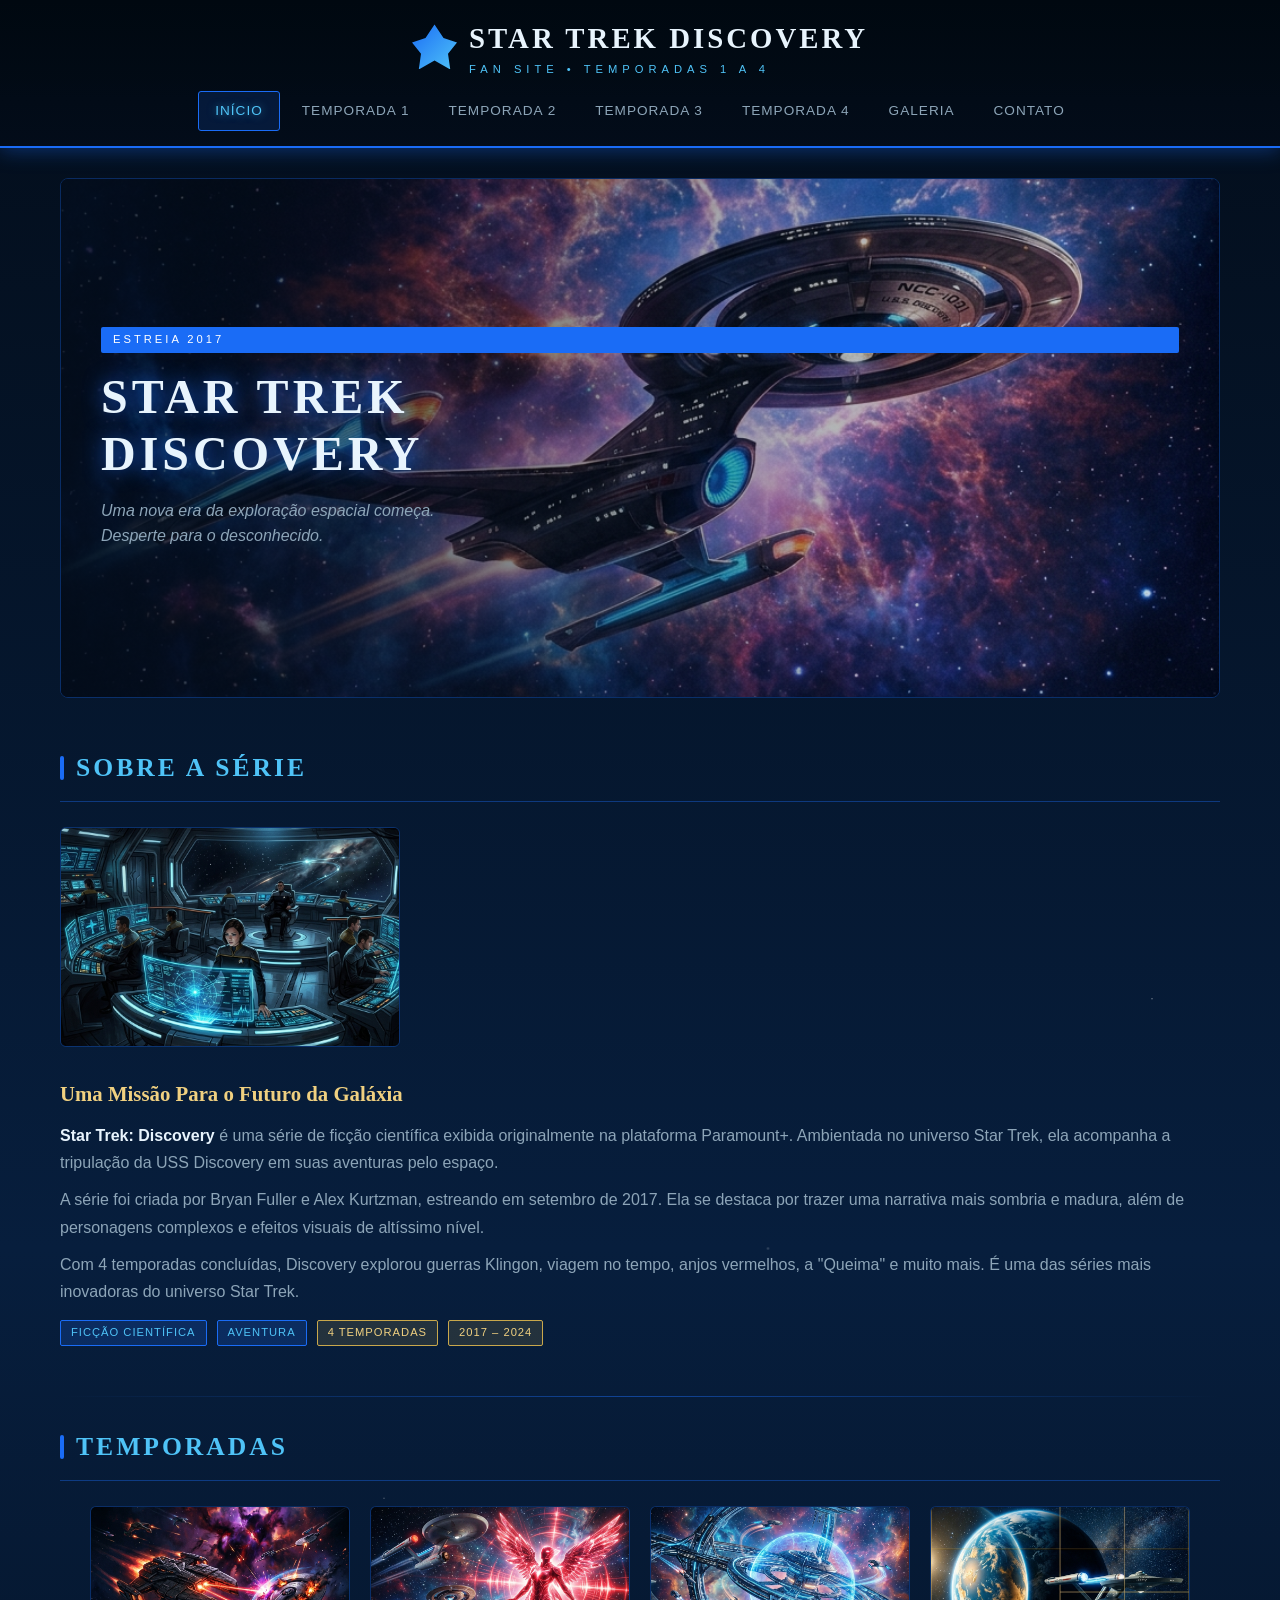
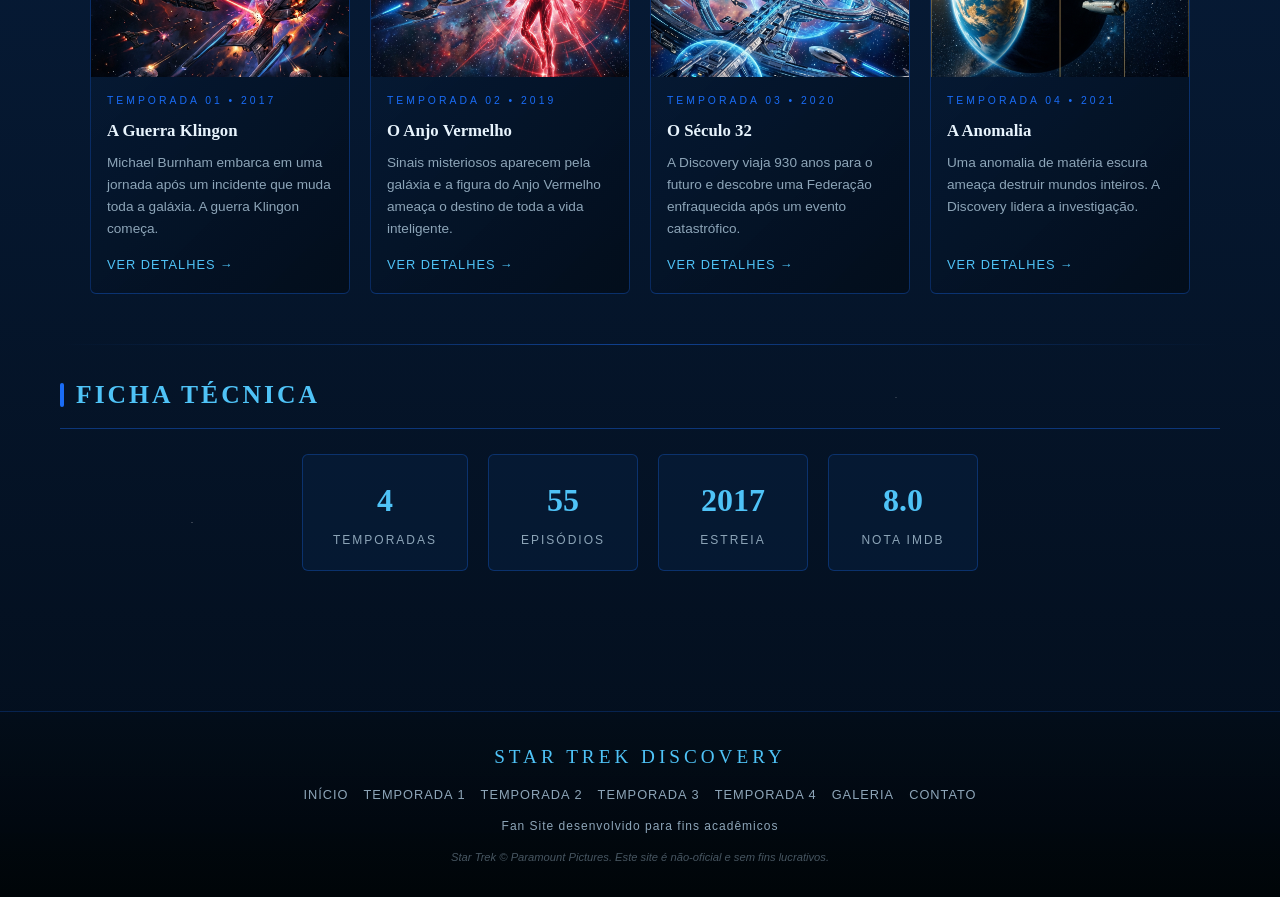
==== index.html @ f0b67379 "Update do Site" ====
<!DOCTYPE html>
<html lang="pt-BR">
<head>
    <meta charset="UTF-8">
    <meta name="viewport" content="width=device-width, initial-scale=1.0">
    <meta name="description" content="Site fan sobre Star Trek Discovery - explore as temporadas, personagens e o universo da série mais inovadora de Star Trek.">
    <title>Star Trek Discovery - Início</title>
    <link rel="stylesheet" href="style.css">
</head>
<body>

    <!-- CABEÇALHO E MENU -->
    <header>
        <div class="header-container">
            <div class="logo-area">
                <div class="logo-simbolo"></div>
                <div class="logo-texto">
                    <h1>Star Trek Discovery</h1>
                    <span>Fan Site &bull; Temporadas 1 a 4</span>
                </div>
            </div>
            <nav id="menu-principal">
                <ul>
                    <li><a href="index.html" class="ativo" id="nav-inicio">Início</a></li>
                    <li><a href="temporada1.html" id="nav-t1">Temporada 1</a></li>
                    <li><a href="temporada2.html" id="nav-t2">Temporada 2</a></li>
                    <li><a href="temporada3.html" id="nav-t3">Temporada 3</a></li>
                    <li><a href="temporada4.html" id="nav-t4">Temporada 4</a></li>
                    <li><a href="galeria.html" id="nav-galeria">Galeria</a></li>
                    <li><a href="contato.html" id="nav-contato">Contato</a></li>
                </ul>
            </nav>
        </div>
    </header>

    <!-- CONTEÚDO PRINCIPAL -->
    <main>

        <!-- HERO - USS Discovery -->
        <section class="hero">
            <img src="imagens/discovery_hero.png" alt="USS Discovery voando pelo espaço profundo com uma nebulosa ao fundo">
            <div class="hero-overlay">
                <span class="hero-badge">Estreia 2017</span>
                <h2>Star Trek<br>Discovery</h2>
                <p>Uma nova era da exploração espacial começa. Desperte para o desconhecido.</p>
            </div>
        </section>

        <!-- SOBRE A SÉRIE -->
        <section class="secao" id="sobre">
            <h2 class="secao-titulo">Sobre a Série</h2>
            <div class="sobre-flex">
                <img src="imagens/bridge_interior.png" alt="Interior da ponte de comando da nave com telas holográficas">
                <div class="sobre-texto">
                    <h3>Uma Missão Para o Futuro da Galáxia</h3>
                    <p>
                        <strong style="color: var(--branco);">Star Trek: Discovery</strong> é uma série de ficção científica
                        exibida originalmente na plataforma Paramount+. Ambientada no universo Star Trek,
                        ela acompanha a tripulação da USS Discovery em suas aventuras pelo espaço.
                    </p>
                    <p>
                        A série foi criada por Bryan Fuller e Alex Kurtzman, estreando em setembro de 2017.
                        Ela se destaca por trazer uma narrativa mais sombria e madura, além de personagens
                        complexos e efeitos visuais de altíssimo nível.
                    </p>
                    <p>
                        Com 4 temporadas concluídas, Discovery explorou guerras Klingon, viagem no tempo,
                        anjos vermelhos, a "Queima" e muito mais. É uma das séries mais inovadoras do
                        universo Star Trek.
                    </p>
                    <div style="display: flex; gap: 10px; flex-wrap: wrap; margin-top: 15px;">
                        <span class="badge badge-azul">Ficção Científica</span>
                        <span class="badge badge-azul">Aventura</span>
                        <span class="badge badge-dourado">4 Temporadas</span>
                        <span class="badge badge-dourado">2017 &ndash; 2024</span>
                    </div>
                </div>
            </div>
        </section>

        <div class="divisor"></div>

        <!-- CARDS DAS TEMPORADAS -->
        <section class="secao" id="temporadas">
            <h2 class="secao-titulo">Temporadas</h2>
            <div class="cards-container">

                <!-- Card Temporada 1 -->
                <a href="temporada1.html" class="card" id="card-t1">
                    <img src="imagens/season1_klingon.png" alt="Batalha espacial da Temporada 1 com nave Klingon">
                    <div class="card-corpo">
                        <span class="card-numero">Temporada 01 &bull; 2017</span>
                        <h3>A Guerra Klingon</h3>
                        <p>Michael Burnham embarca em uma jornada após um incidente que muda toda a galáxia. A guerra Klingon começa.</p>
                        <span class="card-link">Ver detalhes &rarr;</span>
                    </div>
                </a>

                <!-- Card Temporada 2 -->
                <a href="temporada2.html" class="card" id="card-t2">
                    <img src="imagens/season2_red_angel.png" alt="Anjo vermelho misterioso no espaço na Temporada 2">
                    <div class="card-corpo">
                        <span class="card-numero">Temporada 02 &bull; 2019</span>
                        <h3>O Anjo Vermelho</h3>
                        <p>Sinais misteriosos aparecem pela galáxia e a figura do Anjo Vermelho ameaça o destino de toda a vida inteligente.</p>
                        <span class="card-link">Ver detalhes &rarr;</span>
                    </div>
                </a>

                <!-- Card Temporada 3 -->
                <a href="temporada3.html" class="card" id="card-t3">
                    <img src="imagens/season3_future.png" alt="Estação espacial futurista do século 32 na Temporada 3">
                    <div class="card-corpo">
                        <span class="card-numero">Temporada 03 &bull; 2020</span>
                        <h3>O Século 32</h3>
                        <p>A Discovery viaja 930 anos para o futuro e descobre uma Federação enfraquecida após um evento catastrófico.</p>
                        <span class="card-link">Ver detalhes &rarr;</span>
                    </div>
                </a>

                <!-- Card Temporada 4 -->
                <a href="temporada4.html" class="card" id="card-t4">
                    <img src="imagens/enterprise_space.png" alt="Nave espacial Enterprise no espaço representando a Temporada 4">
                    <div class="card-corpo">
                        <span class="card-numero">Temporada 04 &bull; 2021</span>
                        <h3>A Anomalia</h3>
                        <p>Uma anomalia de matéria escura ameaça destruir mundos inteiros. A Discovery lidera a investigação.</p>
                        <span class="card-link">Ver detalhes &rarr;</span>
                    </div>
                </a>

            </div>
        </section>

        <div class="divisor"></div>

        <!-- DADOS RÁPIDOS -->
        <section class="secao" id="dados">
            <h2 class="secao-titulo">Ficha Técnica</h2>
            <div style="display: flex; flex-wrap: wrap; gap: 20px; justify-content: center;">
                <div style="background: rgba(7,30,61,0.6); border: 1px solid rgba(26,108,246,0.3); border-radius:6px; padding: 20px 30px; text-align:center; min-width:150px;">
                    <div style="font-size:2rem; color:var(--azul-claro); font-family:var(--fonte-titulo); font-weight:bold;">4</div>
                    <div style="font-size:0.75rem; color:var(--cinza); letter-spacing:2px; text-transform:uppercase; margin-top:5px;">Temporadas</div>
                </div>
                <div style="background: rgba(7,30,61,0.6); border: 1px solid rgba(26,108,246,0.3); border-radius:6px; padding: 20px 30px; text-align:center; min-width:150px;">
                    <div style="font-size:2rem; color:var(--azul-claro); font-family:var(--fonte-titulo); font-weight:bold;">55</div>
                    <div style="font-size:0.75rem; color:var(--cinza); letter-spacing:2px; text-transform:uppercase; margin-top:5px;">Episódios</div>
                </div>
                <div style="background: rgba(7,30,61,0.6); border: 1px solid rgba(26,108,246,0.3); border-radius:6px; padding: 20px 30px; text-align:center; min-width:150px;">
                    <div style="font-size:2rem; color:var(--azul-claro); font-family:var(--fonte-titulo); font-weight:bold;">2017</div>
                    <div style="font-size:0.75rem; color:var(--cinza); letter-spacing:2px; text-transform:uppercase; margin-top:5px;">Estreia</div>
                </div>
                <div style="background: rgba(7,30,61,0.6); border: 1px solid rgba(26,108,246,0.3); border-radius:6px; padding: 20px 30px; text-align:center; min-width:150px;">
                    <div style="font-size:2rem; color:var(--azul-claro); font-family:var(--fonte-titulo); font-weight:bold;">8.0</div>
                    <div style="font-size:0.75rem; color:var(--cinza); letter-spacing:2px; text-transform:uppercase; margin-top:5px;">Nota IMDB</div>
                </div>
            </div>
        </section>

    </main>

    <!-- RODAPÉ -->
    <footer>
        <div class="footer-conteudo">
            <div class="footer-logo">Star Trek Discovery</div>
            <nav class="footer-nav" aria-label="Navegação do rodapé">
                <a href="index.html">Início</a>
                <a href="temporada1.html">Temporada 1</a>
                <a href="temporada2.html">Temporada 2</a>
                <a href="temporada3.html">Temporada 3</a>
                <a href="temporada4.html">Temporada 4</a>
                <a href="galeria.html">Galeria</a>
                <a href="contato.html">Contato</a>
            </nav>
            <p class="footer-texto">Fan Site desenvolvido para fins acadêmicos</p>
            <p class="footer-aviso">Star Trek &copy; Paramount Pictures. Este site é não-oficial e sem fins lucrativos.</p>
        </div>
    </footer>

</body>
</html>
---- style.css ----
/* ========================================
   STAR TREK DISCOVERY - SITE FAN
   Desenvolvido por: Estudante Dev
   CSS puro com Flexbox e Grid
   ======================================== */

/* --- RESET E BASE --- */
* {
    margin: 0;
    padding: 0;
    box-sizing: border-box;
}

:root {
    --azul-escuro: #030d1a;
    --azul-medio: #071e3d;
    --azul-neon: #1a6cf6;
    --azul-claro: #4fc3f7;
    --dourado: #c9a84c;
    --dourado-claro: #f0d080;
    --branco: #e8f4fd;
    --cinza: #8da5b8;
    --vermelho-trek: #cc3333;
    --fonte-titulo: 'Georgia', serif;
    --fonte-texto: 'Arial', sans-serif;
}

html {
    scroll-behavior: smooth;
}

body {
    background-color: var(--azul-escuro);
    color: var(--branco);
    font-family: var(--fonte-texto);
    font-size: 16px;
    line-height: 1.6;
    min-height: 100vh;
    /* fundo com estrelas simuladas via gradiente */
    background-image:
        radial-gradient(1px 1px at 10% 20%, rgba(255,255,255,0.6), transparent),
        radial-gradient(1px 1px at 30% 60%, rgba(255,255,255,0.4), transparent),
        radial-gradient(1px 1px at 50% 10%, rgba(255,255,255,0.5), transparent),
        radial-gradient(1px 1px at 70% 80%, rgba(255,255,255,0.3), transparent),
        radial-gradient(1px 1px at 90% 40%, rgba(255,255,255,0.6), transparent),
        radial-gradient(1px 1px at 15% 85%, rgba(255,255,255,0.4), transparent),
        radial-gradient(1px 1px at 80% 15%, rgba(255,255,255,0.5), transparent),
        radial-gradient(2px 2px at 60% 50%, rgba(255,255,255,0.2), transparent),
        linear-gradient(180deg, #030d1a 0%, #071e3d 50%, #030d1a 100%);
}

/* --- HEADER / TOPO --- */
header {
    background: linear-gradient(180deg, #000810 0%, rgba(3, 13, 26, 0.95) 100%);
    border-bottom: 2px solid var(--azul-neon);
    padding: 15px 0;
    position: sticky;
    top: 0;
    z-index: 100;
    box-shadow: 0 2px 20px rgba(26, 108, 246, 0.4);
}

.header-container {
    max-width: 1200px;
    margin: 0 auto;
    padding: 0 20px;
    display: flex;
    flex-direction: column;
    align-items: center;
    gap: 12px;
}

.logo-area {
    display: flex;
    align-items: center;
    gap: 12px;
}

.logo-simbolo {
    width: 45px;
    height: 45px;
    background: linear-gradient(135deg, var(--azul-neon), var(--azul-claro));
    clip-path: polygon(50% 0%, 70% 30%, 100% 40%, 80% 65%, 85% 100%, 50% 80%, 15% 100%, 20% 65%, 0% 40%, 30% 30%);
}

.logo-texto h1 {
    font-family: var(--fonte-titulo);
    font-size: 1.8rem;
    color: var(--branco);
    letter-spacing: 3px;
    text-transform: uppercase;
}

.logo-texto span {
    color: var(--azul-claro);
    font-size: 0.7rem;
    letter-spacing: 5px;
    text-transform: uppercase;
    display: block;
}

/* --- NAVEGAÇÃO (MENU FLEX) --- */
nav {
    width: 100%;
}

nav ul {
    list-style: none;
    display: flex;
    flex-wrap: wrap;
    justify-content: center;
    gap: 5px;
}

nav ul li a {
    display: block;
    color: var(--cinza);
    text-decoration: none;
    padding: 8px 16px;
    border: 1px solid transparent;
    border-radius: 3px;
    font-size: 0.85rem;
    letter-spacing: 1px;
    text-transform: uppercase;
    transition: all 0.3s ease;
}

nav ul li a:hover,
nav ul li a.ativo {
    color: var(--azul-claro);
    border-color: var(--azul-neon);
    background-color: rgba(26, 108, 246, 0.15);
    text-shadow: 0 0 8px rgba(79, 195, 247, 0.6);
}

/* --- CONTEÚDO PRINCIPAL --- */
main {
    max-width: 1200px;
    margin: 0 auto;
    padding: 30px 20px;
}

/* --- HERO (PÁGINA INICIAL) --- */
.hero {
    position: relative;
    width: 100%;
    height: 520px;
    overflow: hidden;
    border-radius: 8px;
    margin-bottom: 50px;
    border: 1px solid rgba(26, 108, 246, 0.3);
}

.hero img {
    width: 100%;
    height: 100%;
    object-fit: cover;
    display: block;
}

.hero-overlay {
    position: absolute;
    inset: 0;
    background: linear-gradient(
        to right,
        rgba(3, 13, 26, 0.85) 0%,
        rgba(3, 13, 26, 0.4) 50%,
        rgba(3, 13, 26, 0.1) 100%
    );
    display: flex;
    flex-direction: column;
    justify-content: center;
    padding: 40px;
}

.hero-overlay h2 {
    font-family: var(--fonte-titulo);
    font-size: 3rem;
    color: var(--branco);
    text-transform: uppercase;
    letter-spacing: 4px;
    text-shadow: 0 0 20px rgba(26, 108, 246, 0.8);
    max-width: 500px;
    line-height: 1.2;
}

.hero-overlay p {
    font-size: 1rem;
    color: var(--cinza);
    max-width: 400px;
    margin-top: 15px;
    font-style: italic;
}

.hero-badge {
    display: inline-block;
    background: var(--azul-neon);
    color: white;
    padding: 4px 12px;
    font-size: 0.7rem;
    letter-spacing: 3px;
    text-transform: uppercase;
    margin-bottom: 15px;
    border-radius: 2px;
}

/* --- SEÇÕES GERAIS --- */
.secao {
    margin-bottom: 50px;
}

.secao-titulo {
    font-family: var(--fonte-titulo);
    font-size: 1.6rem;
    color: var(--azul-claro);
    text-transform: uppercase;
    letter-spacing: 3px;
    padding-bottom: 12px;
    margin-bottom: 25px;
    border-bottom: 1px solid rgba(26, 108, 246, 0.4);
    display: flex;
    align-items: center;
    gap: 12px;
}

.secao-titulo::before {
    content: '';
    display: inline-block;
    width: 4px;
    height: 24px;
    background: var(--azul-neon);
    border-radius: 2px;
}

/* --- CARDS DE TEMPORADA (FLEX) --- */
.cards-container {
    display: flex;
    flex-wrap: wrap;
    gap: 20px;
    justify-content: center;
}

.card {
    background: linear-gradient(135deg, rgba(7, 30, 61, 0.8), rgba(3, 13, 26, 0.9));
    border: 1px solid rgba(26, 108, 246, 0.3);
    border-radius: 6px;
    overflow: hidden;
    width: 260px;
    transition: all 0.3s ease;
    text-decoration: none;
    color: inherit;
    display: flex;
    flex-direction: column;
}

.card:hover {
    border-color: var(--azul-claro);
    transform: translateY(-5px);
    box-shadow: 0 10px 30px rgba(26, 108, 246, 0.3);
}

.card img {
    width: 100%;
    height: 170px;
    object-fit: cover;
    display: block;
}

.card-corpo {
    padding: 16px;
    flex: 1;
    display: flex;
    flex-direction: column;
    gap: 8px;
}

.card-numero {
    font-size: 0.65rem;
    letter-spacing: 3px;
    color: var(--azul-neon);
    text-transform: uppercase;
}

.card h3 {
    font-family: var(--fonte-titulo);
    font-size: 1.05rem;
    color: var(--branco);
}

.card p {
    font-size: 0.85rem;
    color: var(--cinza);
    flex: 1;
}

.card-link {
    display: inline-block;
    color: var(--azul-claro);
    font-size: 0.8rem;
    letter-spacing: 1px;
    text-transform: uppercase;
    margin-top: 8px;
    border-bottom: 1px solid transparent;
    transition: border-color 0.3s;
}

.card:hover .card-link {
    border-color: var(--azul-claro);
}

/* --- SOBRE (HOME) FLEX --- */
.sobre-flex {
    display: flex;
    gap: 30px;
    align-items: flex-start;
    flex-wrap: wrap;
}

.sobre-flex img {
    width: 340px;
    height: 220px;
    object-fit: cover;
    border-radius: 6px;
    border: 1px solid rgba(26, 108, 246, 0.3);
    flex-shrink: 0;
}

.sobre-texto h3 {
    font-family: var(--fonte-titulo);
    font-size: 1.3rem;
    color: var(--dourado-claro);
    margin-bottom: 12px;
}

.sobre-texto p {
    color: var(--cinza);
    margin-bottom: 10px;
    line-height: 1.7;
}

/* --- PÁGINA DE TEMPORADA --- */
.temporada-hero {
    display: flex;
    gap: 30px;
    flex-wrap: wrap;
    align-items: flex-start;
    margin-bottom: 40px;
}

.temporada-hero img {
    width: 380px;
    height: 250px;
    object-fit: cover;
    border-radius: 6px;
    border: 1px solid rgba(26, 108, 246, 0.4);
    flex-shrink: 0;
}

.temporada-info {
    flex: 1;
    min-width: 250px;
}

.temporada-numero {
    font-size: 0.7rem;
    letter-spacing: 4px;
    color: var(--azul-neon);
    text-transform: uppercase;
    margin-bottom: 8px;
}

.temporada-info h2 {
    font-family: var(--fonte-titulo);
    font-size: 2rem;
    color: var(--branco);
    letter-spacing: 2px;
    margin-bottom: 15px;
    text-transform: uppercase;
}

.temporada-info p {
    color: var(--cinza);
    line-height: 1.8;
    margin-bottom: 10px;
}

.temporada-meta {
    display: flex;
    gap: 20px;
    flex-wrap: wrap;
    margin-top: 15px;
}

.meta-item {
    display: flex;
    flex-direction: column;
    gap: 3px;
}

.meta-label {
    font-size: 0.65rem;
    letter-spacing: 2px;
    color: var(--azul-neon);
    text-transform: uppercase;
}

.meta-valor {
    font-size: 0.95rem;
    color: var(--branco);
    font-weight: bold;
}

/* --- VIDEO SECTION --- */
.video-container {
    margin-bottom: 40px;
}

.video-wrapper {
    position: relative;
    width: 100%;
    padding-bottom: 56.25%; /* 16:9 */
    border-radius: 6px;
    overflow: hidden;
    border: 1px solid rgba(26, 108, 246, 0.4);
    box-shadow: 0 0 30px rgba(26, 108, 246, 0.2);
}

.video-wrapper iframe {
    position: absolute;
    top: 0;
    left: 0;
    width: 100%;
    height: 100%;
    border: none;
}

/* --- EPISÓDIOS (LISTA FLEX) --- */
.episodios-lista {
    display: flex;
    flex-direction: column;
    gap: 10px;
}

.episodio-item {
    display: flex;
    align-items: center;
    gap: 15px;
    padding: 12px 16px;
    background: rgba(7, 30, 61, 0.5);
    border: 1px solid rgba(26, 108, 246, 0.2);
    border-radius: 4px;
    transition: border-color 0.2s;
}

.episodio-item:hover {
    border-color: rgba(79, 195, 247, 0.5);
    background: rgba(26, 108, 246, 0.1);
}

.ep-numero {
    font-size: 0.75rem;
    color: var(--azul-neon);
    letter-spacing: 1px;
    min-width: 50px;
    font-weight: bold;
}

.ep-titulo {
    color: var(--branco);
    font-size: 0.9rem;
    flex: 1;
}

.ep-duracao {
    font-size: 0.8rem;
    color: var(--cinza);
}

/* --- GALERIA GRID --- */
.galeria-grid {
    display: grid;
    grid-template-columns: repeat(3, 1fr);
    grid-template-rows: auto;
    gap: 12px;
}

.galeria-item {
    overflow: hidden;
    border-radius: 6px;
    border: 1px solid rgba(26, 108, 246, 0.2);
    position: relative;
    transition: all 0.3s ease;
}

.galeria-item:hover {
    border-color: var(--azul-claro);
    box-shadow: 0 0 20px rgba(26, 108, 246, 0.4);
    transform: scale(1.02);
}

.galeria-item img {
    width: 100%;
    height: 220px;
    object-fit: cover;
    display: block;
    transition: transform 0.4s ease;
}

.galeria-item:hover img {
    transform: scale(1.08);
}

/* Itens especiais da galeria que ocupam mais espaço */
.galeria-item.grande {
    grid-column: span 2;
}

.galeria-item.alto {
    grid-row: span 2;
}

.galeria-item.alto img {
    height: 100%;
    min-height: 450px;
}

.galeria-legenda {
    position: absolute;
    bottom: 0;
    left: 0;
    right: 0;
    background: linear-gradient(transparent, rgba(3, 13, 26, 0.9));
    padding: 20px 12px 10px;
    font-size: 0.8rem;
    color: var(--cinza);
    opacity: 0;
    transition: opacity 0.3s;
}

.galeria-item:hover .galeria-legenda {
    opacity: 1;
}

/* --- PÁGINA DE CONTATO --- */
.contato-container {
    display: flex;
    gap: 40px;
    flex-wrap: wrap;
    align-items: flex-start;
}

.contato-info {
    flex: 1;
    min-width: 260px;
}

.contato-info h3 {
    font-family: var(--fonte-titulo);
    font-size: 1.3rem;
    color: var(--dourado-claro);
    margin-bottom: 15px;
}

.contato-info p {
    color: var(--cinza);
    line-height: 1.8;
    margin-bottom: 12px;
}

.contato-detalhe {
    display: flex;
    align-items: center;
    gap: 10px;
    padding: 10px 0;
    border-bottom: 1px solid rgba(26, 108, 246, 0.2);
    color: var(--cinza);
    font-size: 0.9rem;
}

.detalhe-label {
    color: var(--azul-claro);
    font-weight: bold;
    min-width: 80px;
    font-size: 0.8rem;
    text-transform: uppercase;
    letter-spacing: 1px;
}

.formulario {
    flex: 1;
    min-width: 300px;
}

.form-grupo {
    margin-bottom: 18px;
    display: flex;
    flex-direction: column;
    gap: 6px;
}

.form-grupo label {
    font-size: 0.8rem;
    color: var(--azul-claro);
    letter-spacing: 1px;
    text-transform: uppercase;
}

.form-grupo input,
.form-grupo textarea,
.form-grupo select {
    background: rgba(7, 30, 61, 0.7);
    border: 1px solid rgba(26, 108, 246, 0.4);
    border-radius: 4px;
    color: var(--branco);
    padding: 10px 14px;
    font-size: 0.9rem;
    font-family: var(--fonte-texto);
    transition: border-color 0.3s;
    width: 100%;
}

.form-grupo input:focus,
.form-grupo textarea:focus,
.form-grupo select:focus {
    outline: none;
    border-color: var(--azul-claro);
    box-shadow: 0 0 8px rgba(79, 195, 247, 0.2);
}

.form-grupo textarea {
    resize: vertical;
    min-height: 110px;
}

.form-grupo select option {
    background: var(--azul-medio);
}

.btn-enviar {
    background: linear-gradient(135deg, var(--azul-neon), #0a4fa0);
    color: white;
    border: none;
    padding: 12px 30px;
    font-size: 0.85rem;
    letter-spacing: 2px;
    text-transform: uppercase;
    border-radius: 4px;
    cursor: pointer;
    transition: all 0.3s ease;
    font-family: var(--fonte-texto);
}

.btn-enviar:hover {
    background: linear-gradient(135deg, #0a4fa0, var(--azul-neon));
    box-shadow: 0 0 20px rgba(26, 108, 246, 0.5);
    transform: translateY(-2px);
}

/* --- RODAPÉ --- */
footer {
    background: linear-gradient(0deg, #000508 0%, rgba(3, 13, 26, 0.95) 100%);
    border-top: 1px solid rgba(26, 108, 246, 0.3);
    margin-top: 60px;
    padding: 30px 20px;
    text-align: center;
}

.footer-conteudo {
    max-width: 1200px;
    margin: 0 auto;
    display: flex;
    flex-direction: column;
    align-items: center;
    gap: 12px;
}

.footer-logo {
    font-family: var(--fonte-titulo);
    font-size: 1.2rem;
    color: var(--azul-claro);
    letter-spacing: 4px;
    text-transform: uppercase;
}

.footer-nav {
    display: flex;
    flex-wrap: wrap;
    justify-content: center;
    gap: 15px;
}

.footer-nav a {
    color: var(--cinza);
    text-decoration: none;
    font-size: 0.8rem;
    letter-spacing: 1px;
    text-transform: uppercase;
    transition: color 0.3s;
}

.footer-nav a:hover {
    color: var(--azul-claro);
}

.footer-texto {
    color: var(--cinza);
    font-size: 0.75rem;
    letter-spacing: 1px;
}

.footer-aviso {
    color: rgba(141, 165, 184, 0.5);
    font-size: 0.7rem;
    font-style: italic;
}

/* --- LINHA DIVISÓRIA COM ESTILO --- */
.divisor {
    height: 1px;
    background: linear-gradient(to right, transparent, var(--azul-neon), transparent);
    margin: 30px 0;
    opacity: 0.5;
}

/* --- BADGE / TAG --- */
.badge {
    display: inline-block;
    padding: 3px 10px;
    border-radius: 2px;
    font-size: 0.7rem;
    letter-spacing: 1px;
    text-transform: uppercase;
}

.badge-azul {
    background: rgba(26, 108, 246, 0.2);
    border: 1px solid var(--azul-neon);
    color: var(--azul-claro);
}

.badge-dourado {
    background: rgba(201, 168, 76, 0.15);
    border: 1px solid var(--dourado);
    color: var(--dourado-claro);
}

/* --- RESPONSIVIDADE --- */
@media (max-width: 768px) {
    .hero {
        height: 320px;
    }

    .hero-overlay h2 {
        font-size: 1.8rem;
    }

    .temporada-hero {
        flex-direction: column;
    }

    .temporada-hero img {
        width: 100%;
        height: 220px;
    }

    .galeria-grid {
        grid-template-columns: repeat(2, 1fr);
    }

    .galeria-item.grande {
        grid-column: span 1;
    }

    .sobre-flex {
        flex-direction: column;
    }

    .sobre-flex img {
        width: 100%;
    }

    .logo-texto h1 {
        font-size: 1.3rem;
    }
}

@media (max-width: 480px) {
    .galeria-grid {
        grid-template-columns: 1fr;
    }

    .hero-overlay h2 {
        font-size: 1.4rem;
    }

    .card {
        width: 100%;
    }
}
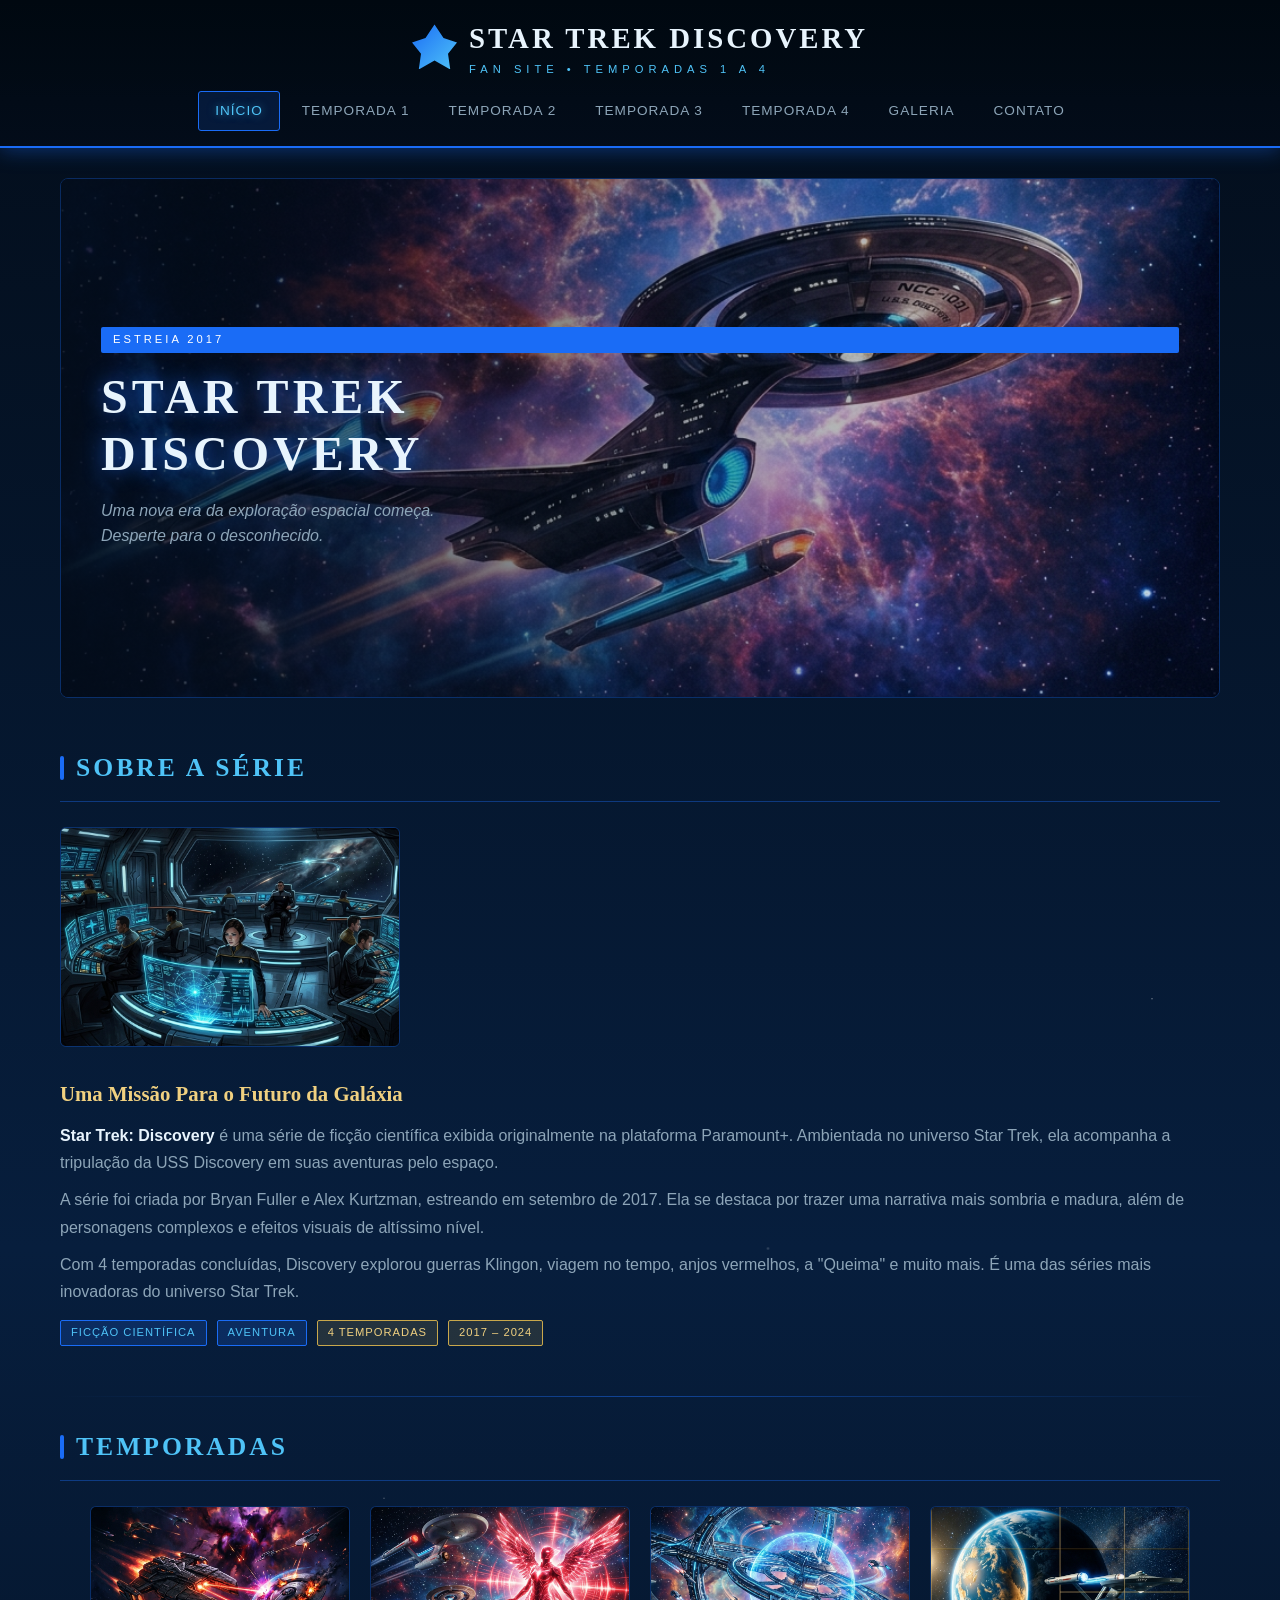
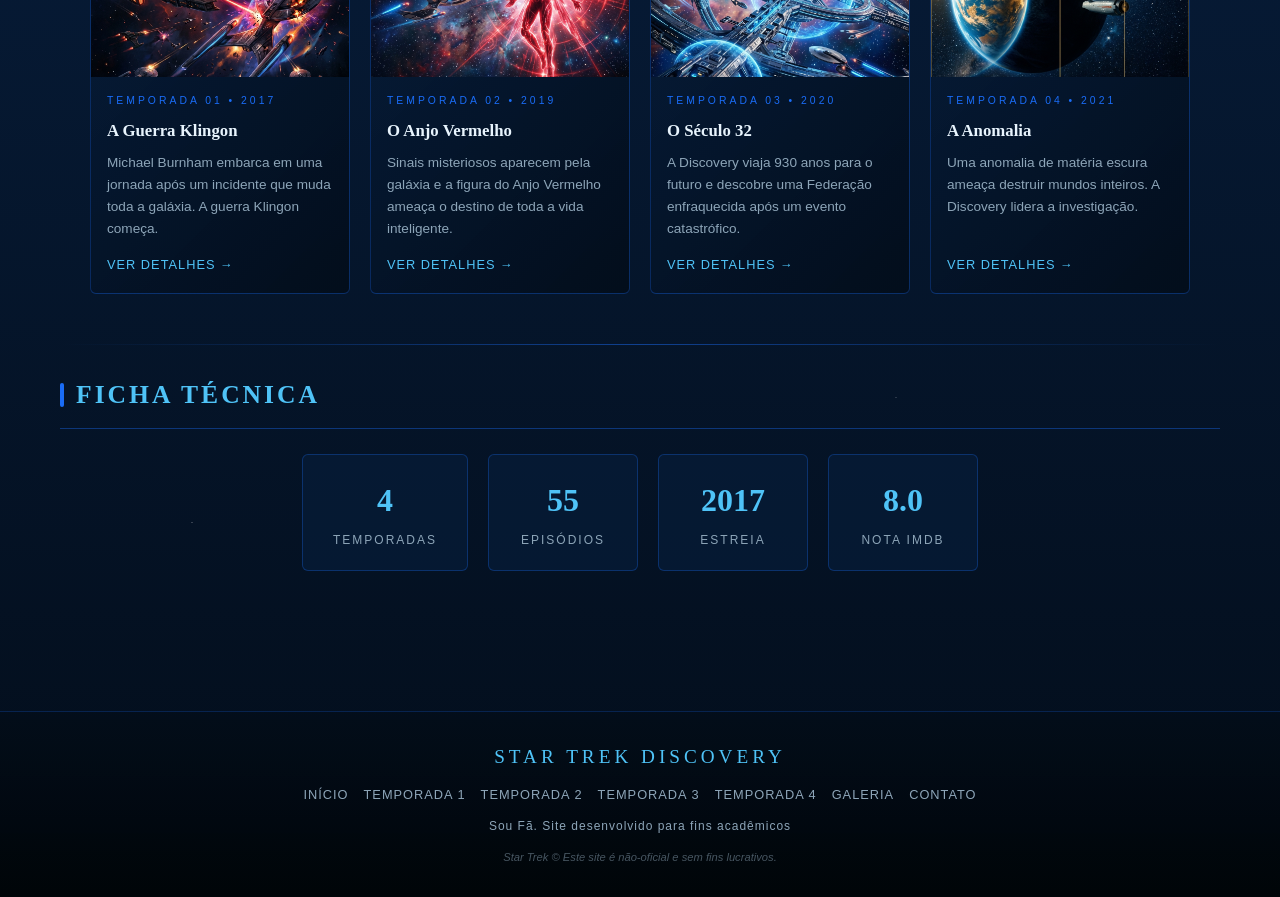
==== commit 9d2522ca: "Update" ====
--- a/index.html
+++ b/index.html
@@ -172,8 +172,8 @@
                 <a href="galeria.html">Galeria</a>
                 <a href="contato.html">Contato</a>
             </nav>
-            <p class="footer-texto">Fan Site desenvolvido para fins acadêmicos</p>
-            <p class="footer-aviso">Star Trek &copy; Paramount Pictures. Este site é não-oficial e sem fins lucrativos.</p>
+            <p class="footer-texto">Sou Fã. Site desenvolvido para fins acadêmicos</p>
+            <p class="footer-aviso">Star Trek &copy; Este site é não-oficial e sem fins lucrativos.</p>
         </div>
     </footer>
 
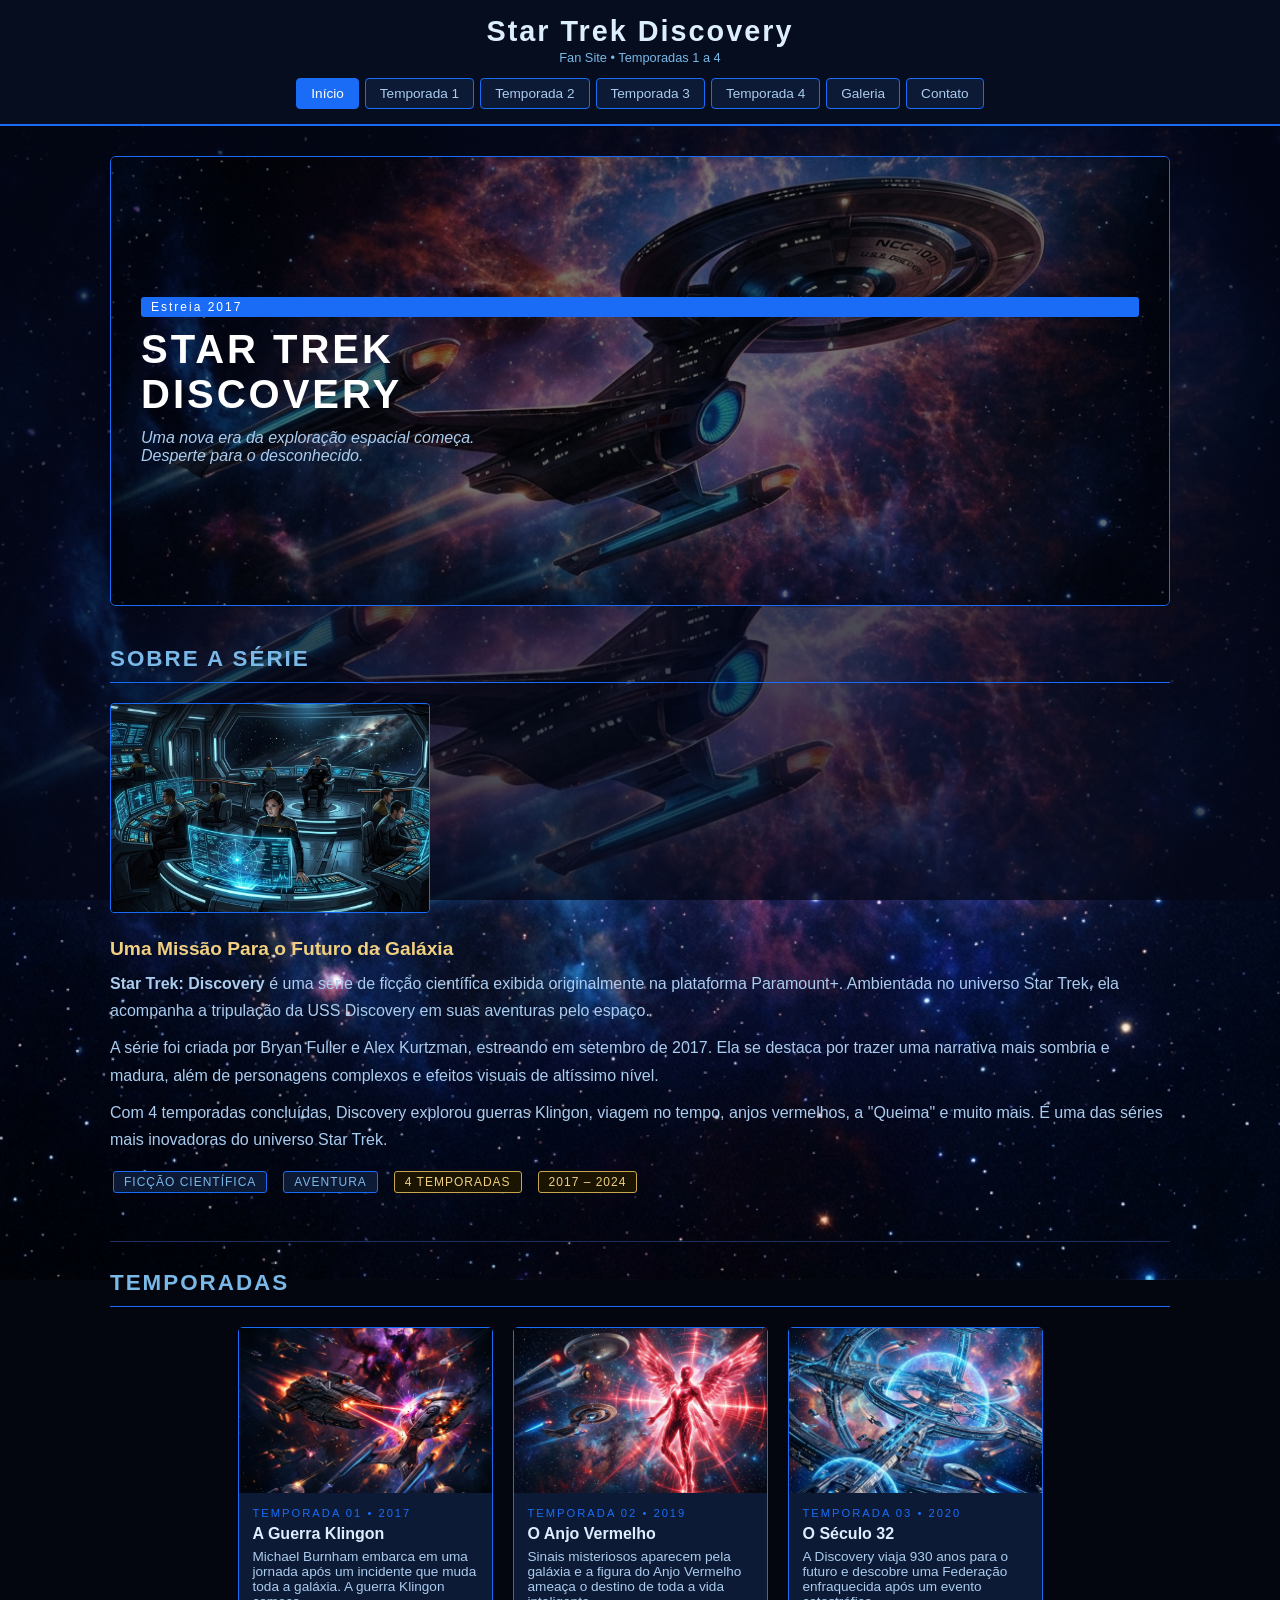
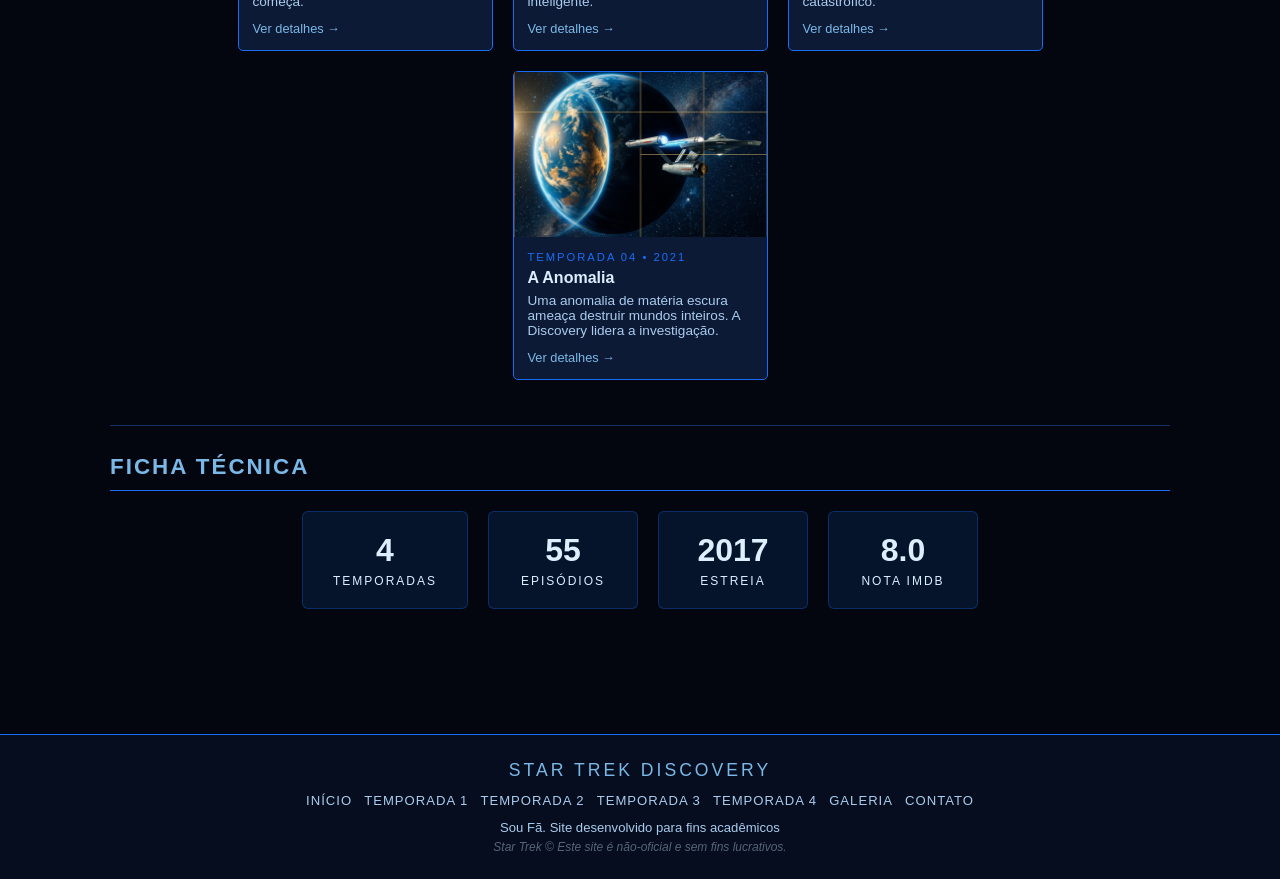
==== commit 2221d4d4: "Update" ====
--- a/index.html
+++ b/index.html
@@ -7,7 +7,7 @@
     <title>Star Trek Discovery - Início</title>
     <link rel="stylesheet" href="style.css">
 </head>
-<body>
+<body class="pagina-inicio">
 
     <!-- CABEÇALHO E MENU -->
     <header>
--- a/style.css
+++ b/style.css
@@ -1,107 +1,88 @@
-/* ========================================
-   STAR TREK DISCOVERY - SITE FAN
-   Desenvolvido por: Estudante Dev
-   CSS puro com Flexbox e Grid
-   ======================================== */
-
-/* --- RESET E BASE --- */
+/* ===================================
+   STAR TREK DISCOVERY - SITE FÃ 
+   =================================== */
+
+/* Reset básico */
 * {
     margin: 0;
     padding: 0;
     box-sizing: border-box;
 }
 
-:root {
-    --azul-escuro: #030d1a;
-    --azul-medio: #071e3d;
-    --azul-neon: #1a6cf6;
-    --azul-claro: #4fc3f7;
-    --dourado: #c9a84c;
-    --dourado-claro: #f0d080;
-    --branco: #e8f4fd;
-    --cinza: #8da5b8;
-    --vermelho-trek: #cc3333;
-    --fonte-titulo: 'Georgia', serif;
-    --fonte-texto: 'Arial', sans-serif;
-}
-
-html {
-    scroll-behavior: smooth;
-}
-
 body {
-    background-color: var(--azul-escuro);
-    color: var(--branco);
-    font-family: var(--fonte-texto);
+    /* overlay escuro + imagem de fundo — o gradiente garante legibilidade do texto */
+    background-image:
+        linear-gradient(rgba(3, 6, 20, 0.72), rgba(3, 6, 20, 0.72)),
+        url('imagens/discovery_hero.png');
+    background-color: #03060f;
+    background-size: cover;
+    background-repeat: no-repeat;
+    background-attachment: fixed;
+    color: #ddeeff;
+    font-family: Arial, sans-serif;
     font-size: 16px;
-    line-height: 1.6;
-    min-height: 100vh;
-    /* fundo com estrelas simuladas via gradiente */
-    background-image:
-        radial-gradient(1px 1px at 10% 20%, rgba(255,255,255,0.6), transparent),
-        radial-gradient(1px 1px at 30% 60%, rgba(255,255,255,0.4), transparent),
-        radial-gradient(1px 1px at 50% 10%, rgba(255,255,255,0.5), transparent),
-        radial-gradient(1px 1px at 70% 80%, rgba(255,255,255,0.3), transparent),
-        radial-gradient(1px 1px at 90% 40%, rgba(255,255,255,0.6), transparent),
-        radial-gradient(1px 1px at 15% 85%, rgba(255,255,255,0.4), transparent),
-        radial-gradient(1px 1px at 80% 15%, rgba(255,255,255,0.5), transparent),
-        radial-gradient(2px 2px at 60% 50%, rgba(255,255,255,0.2), transparent),
-        linear-gradient(180deg, #030d1a 0%, #071e3d 50%, #030d1a 100%);
-}
-
-/* --- HEADER / TOPO --- */
+}
+
+/* === EFEITO DE VIAGEM: posição desloca em diagonal de início → contato === */
+
+/* Início — canto SUPERIOR ESQUERDO da imagem */
+body.pagina-inicio {
+    background-position: 0% 0%;
+}
+
+/* Temporada 1 */
+body.pagina-t1 {
+    background-position: 17% 17%;
+}
+
+/* Temporada 2 */
+body.pagina-t2 {
+    background-position: 33% 33%;
+}
+
+/* Temporada 3 */
+body.pagina-t3 {
+    background-position: 50% 50%;
+}
+
+/* Temporada 4 */
+body.pagina-t4 {
+    background-position: 67% 67%;
+}
+
+/* Galeria */
+body.pagina-galeria {
+    background-position: 83% 83%;
+}
+
+/* Contato — canto INFERIOR DIREITO da imagem */
+body.pagina-contato {
+    background-position: 100% 100%;
+}
+
+
+/* ========== CABEÇALHO ========== */
 header {
-    background: linear-gradient(180deg, #000810 0%, rgba(3, 13, 26, 0.95) 100%);
-    border-bottom: 2px solid var(--azul-neon);
-    padding: 15px 0;
-    position: sticky;
-    top: 0;
-    z-index: 100;
-    box-shadow: 0 2px 20px rgba(26, 108, 246, 0.4);
-}
-
-.header-container {
-    max-width: 1200px;
-    margin: 0 auto;
-    padding: 0 20px;
-    display: flex;
-    flex-direction: column;
-    align-items: center;
-    gap: 12px;
-}
-
-.logo-area {
-    display: flex;
-    align-items: center;
-    gap: 12px;
-}
-
-.logo-simbolo {
-    width: 45px;
-    height: 45px;
-    background: linear-gradient(135deg, var(--azul-neon), var(--azul-claro));
-    clip-path: polygon(50% 0%, 70% 30%, 100% 40%, 80% 65%, 85% 100%, 50% 80%, 15% 100%, 20% 65%, 0% 40%, 30% 30%);
-}
-
-.logo-texto h1 {
-    font-family: var(--fonte-titulo);
-    font-size: 1.8rem;
-    color: var(--branco);
-    letter-spacing: 3px;
-    text-transform: uppercase;
-}
-
-.logo-texto span {
-    color: var(--azul-claro);
-    font-size: 0.7rem;
-    letter-spacing: 5px;
-    text-transform: uppercase;
-    display: block;
-}
-
-/* --- NAVEGAÇÃO (MENU FLEX) --- */
+    background-color: #050d1e;
+    border-bottom: 2px solid #1a6cf6;
+    padding: 15px 20px;
+    text-align: center;
+}
+
+header h1 {
+    color: #ddeeff;
+    font-size: 1.8em;
+    letter-spacing: 2px;
+}
+
+header span {
+    color: #7ab8e8;
+    font-size: 0.8em;
+}
+
+/* ========== MENU DE NAVEGAÇÃO ========== */
 nav {
-    width: 100%;
+    margin-top: 12px;
 }
 
 nav ul {
@@ -109,513 +90,491 @@
     display: flex;
     flex-wrap: wrap;
     justify-content: center;
-    gap: 5px;
+    gap: 6px;
 }
 
 nav ul li a {
     display: block;
-    color: var(--cinza);
+    color: #aaccee;
     text-decoration: none;
-    padding: 8px 16px;
-    border: 1px solid transparent;
-    border-radius: 3px;
-    font-size: 0.85rem;
-    letter-spacing: 1px;
-    text-transform: uppercase;
-    transition: all 0.3s ease;
-}
-
-nav ul li a:hover,
+    padding: 7px 14px;
+    border: 1px solid #1a6cf6;
+    border-radius: 4px;
+    font-size: 0.85em;
+    background-color: #0d1a35;
+}
+
+nav ul li a:hover {
+    background-color: #1a6cf6;
+    color: #ffffff;
+}
+
 nav ul li a.ativo {
-    color: var(--azul-claro);
-    border-color: var(--azul-neon);
-    background-color: rgba(26, 108, 246, 0.15);
-    text-shadow: 0 0 8px rgba(79, 195, 247, 0.6);
-}
-
-/* --- CONTEÚDO PRINCIPAL --- */
+    background-color: #1a6cf6;
+    color: #ffffff;
+}
+
+/* ========== CONTEÚDO PRINCIPAL ========== */
 main {
-    max-width: 1200px;
+    max-width: 1100px;
     margin: 0 auto;
     padding: 30px 20px;
 }
 
-/* --- HERO (PÁGINA INICIAL) --- */
+/* ========== HERO (IMAGEM DE DESTAQUE) ========== */
 .hero {
     position: relative;
     width: 100%;
-    height: 520px;
+    height: 450px;
     overflow: hidden;
-    border-radius: 8px;
-    margin-bottom: 50px;
-    border: 1px solid rgba(26, 108, 246, 0.3);
+    margin-bottom: 40px;
+    border: 1px solid #1a6cf6;
+    border-radius: 6px;
 }
 
 .hero img {
     width: 100%;
     height: 100%;
     object-fit: cover;
-    display: block;
 }
 
 .hero-overlay {
-    position: absolute;
-    inset: 0;
-    background: linear-gradient(
-        to right,
-        rgba(3, 13, 26, 0.85) 0%,
-        rgba(3, 13, 26, 0.4) 50%,
-        rgba(3, 13, 26, 0.1) 100%
-    );
-    display: flex;
-    flex-direction: column;
-    justify-content: center;
-    padding: 40px;
-}
-
-.hero-overlay h2 {
-    font-family: var(--fonte-titulo);
-    font-size: 3rem;
-    color: var(--branco);
-    text-transform: uppercase;
-    letter-spacing: 4px;
-    text-shadow: 0 0 20px rgba(26, 108, 246, 0.8);
-    max-width: 500px;
-    line-height: 1.2;
-}
-
-.hero-overlay p {
-    font-size: 1rem;
-    color: var(--cinza);
-    max-width: 400px;
-    margin-top: 15px;
-    font-style: italic;
-}
-
-.hero-badge {
-    display: inline-block;
-    background: var(--azul-neon);
-    color: white;
-    padding: 4px 12px;
-    font-size: 0.7rem;
-    letter-spacing: 3px;
-    text-transform: uppercase;
-    margin-bottom: 15px;
-    border-radius: 2px;
-}
-
-/* --- SEÇÕES GERAIS --- */
-.secao {
-    margin-bottom: 50px;
-}
-
-.secao-titulo {
-    font-family: var(--fonte-titulo);
-    font-size: 1.6rem;
-    color: var(--azul-claro);
-    text-transform: uppercase;
-    letter-spacing: 3px;
-    padding-bottom: 12px;
-    margin-bottom: 25px;
-    border-bottom: 1px solid rgba(26, 108, 246, 0.4);
-    display: flex;
-    align-items: center;
-    gap: 12px;
-}
-
-.secao-titulo::before {
-    content: '';
-    display: inline-block;
-    width: 4px;
-    height: 24px;
-    background: var(--azul-neon);
-    border-radius: 2px;
-}
-
-/* --- CARDS DE TEMPORADA (FLEX) --- */
-.cards-container {
-    display: flex;
-    flex-wrap: wrap;
-    gap: 20px;
-    justify-content: center;
-}
-
-.card {
-    background: linear-gradient(135deg, rgba(7, 30, 61, 0.8), rgba(3, 13, 26, 0.9));
-    border: 1px solid rgba(26, 108, 246, 0.3);
-    border-radius: 6px;
-    overflow: hidden;
-    width: 260px;
-    transition: all 0.3s ease;
-    text-decoration: none;
-    color: inherit;
-    display: flex;
-    flex-direction: column;
-}
-
-.card:hover {
-    border-color: var(--azul-claro);
-    transform: translateY(-5px);
-    box-shadow: 0 10px 30px rgba(26, 108, 246, 0.3);
-}
-
-.card img {
-    width: 100%;
-    height: 170px;
-    object-fit: cover;
-    display: block;
-}
-
-.card-corpo {
-    padding: 16px;
-    flex: 1;
-    display: flex;
-    flex-direction: column;
-    gap: 8px;
-}
-
-.card-numero {
-    font-size: 0.65rem;
-    letter-spacing: 3px;
-    color: var(--azul-neon);
-    text-transform: uppercase;
-}
-
-.card h3 {
-    font-family: var(--fonte-titulo);
-    font-size: 1.05rem;
-    color: var(--branco);
-}
-
-.card p {
-    font-size: 0.85rem;
-    color: var(--cinza);
-    flex: 1;
-}
-
-.card-link {
-    display: inline-block;
-    color: var(--azul-claro);
-    font-size: 0.8rem;
-    letter-spacing: 1px;
-    text-transform: uppercase;
-    margin-top: 8px;
-    border-bottom: 1px solid transparent;
-    transition: border-color 0.3s;
-}
-
-.card:hover .card-link {
-    border-color: var(--azul-claro);
-}
-
-/* --- SOBRE (HOME) FLEX --- */
-.sobre-flex {
-    display: flex;
-    gap: 30px;
-    align-items: flex-start;
-    flex-wrap: wrap;
-}
-
-.sobre-flex img {
-    width: 340px;
-    height: 220px;
-    object-fit: cover;
-    border-radius: 6px;
-    border: 1px solid rgba(26, 108, 246, 0.3);
-    flex-shrink: 0;
-}
-
-.sobre-texto h3 {
-    font-family: var(--fonte-titulo);
-    font-size: 1.3rem;
-    color: var(--dourado-claro);
-    margin-bottom: 12px;
-}
-
-.sobre-texto p {
-    color: var(--cinza);
-    margin-bottom: 10px;
-    line-height: 1.7;
-}
-
-/* --- PÁGINA DE TEMPORADA --- */
-.temporada-hero {
-    display: flex;
-    gap: 30px;
-    flex-wrap: wrap;
-    align-items: flex-start;
-    margin-bottom: 40px;
-}
-
-.temporada-hero img {
-    width: 380px;
-    height: 250px;
-    object-fit: cover;
-    border-radius: 6px;
-    border: 1px solid rgba(26, 108, 246, 0.4);
-    flex-shrink: 0;
-}
-
-.temporada-info {
-    flex: 1;
-    min-width: 250px;
-}
-
-.temporada-numero {
-    font-size: 0.7rem;
-    letter-spacing: 4px;
-    color: var(--azul-neon);
-    text-transform: uppercase;
-    margin-bottom: 8px;
-}
-
-.temporada-info h2 {
-    font-family: var(--fonte-titulo);
-    font-size: 2rem;
-    color: var(--branco);
-    letter-spacing: 2px;
-    margin-bottom: 15px;
-    text-transform: uppercase;
-}
-
-.temporada-info p {
-    color: var(--cinza);
-    line-height: 1.8;
-    margin-bottom: 10px;
-}
-
-.temporada-meta {
-    display: flex;
-    gap: 20px;
-    flex-wrap: wrap;
-    margin-top: 15px;
-}
-
-.meta-item {
-    display: flex;
-    flex-direction: column;
-    gap: 3px;
-}
-
-.meta-label {
-    font-size: 0.65rem;
-    letter-spacing: 2px;
-    color: var(--azul-neon);
-    text-transform: uppercase;
-}
-
-.meta-valor {
-    font-size: 0.95rem;
-    color: var(--branco);
-    font-weight: bold;
-}
-
-/* --- VIDEO SECTION --- */
-.video-container {
-    margin-bottom: 40px;
-}
-
-.video-wrapper {
-    position: relative;
-    width: 100%;
-    padding-bottom: 56.25%; /* 16:9 */
-    border-radius: 6px;
-    overflow: hidden;
-    border: 1px solid rgba(26, 108, 246, 0.4);
-    box-shadow: 0 0 30px rgba(26, 108, 246, 0.2);
-}
-
-.video-wrapper iframe {
     position: absolute;
     top: 0;
     left: 0;
     width: 100%;
     height: 100%;
-    border: none;
-}
-
-/* --- EPISÓDIOS (LISTA FLEX) --- */
+    background-color: rgba(0, 0, 0, 0.55);
+    display: flex;
+    flex-direction: column;
+    justify-content: center;
+    padding: 30px;
+}
+
+.hero-overlay h2 {
+    color: #ffffff;
+    font-size: 2.5em;
+    letter-spacing: 3px;
+    text-transform: uppercase;
+    max-width: 480px;
+}
+
+.hero-overlay p {
+    color: #aaccee;
+    margin-top: 12px;
+    max-width: 380px;
+    font-style: italic;
+}
+
+.hero-badge {
+    display: inline-block;
+    background-color: #1a6cf6;
+    color: #ffffff;
+    padding: 3px 10px;
+    font-size: 0.75em;
+    letter-spacing: 2px;
+    margin-bottom: 10px;
+    border-radius: 3px;
+}
+
+/* ========== TÍTULOS DE SEÇÃO ========== */
+.secao {
+    margin-bottom: 45px;
+}
+
+.secao-titulo {
+    color: #7ab8e8;
+    font-size: 1.4em;
+    letter-spacing: 2px;
+    text-transform: uppercase;
+    border-bottom: 1px solid #1a6cf6;
+    padding-bottom: 10px;
+    margin-bottom: 20px;
+}
+
+/* ========== SOBRE (FLEX) ========== */
+.sobre-flex {
+    display: flex;
+    gap: 25px;
+    flex-wrap: wrap;
+    align-items: flex-start;
+}
+
+.sobre-flex img {
+    width: 320px;
+    height: 210px;
+    object-fit: cover;
+    border: 1px solid #1a6cf6;
+    border-radius: 4px;
+}
+
+.sobre-texto h3 {
+    color: #f0d080;
+    font-size: 1.2em;
+    margin-bottom: 10px;
+}
+
+.sobre-texto p {
+    color: #aaccee;
+    margin-bottom: 10px;
+    line-height: 1.7;
+}
+
+/* ========== CARDS DAS TEMPORADAS (FLEX) ========== */
+.cards-container {
+    display: flex;
+    flex-wrap: wrap;
+    gap: 20px;
+    justify-content: center;
+}
+
+.card {
+    background-color: #0d1a35;
+    border: 1px solid #1a6cf6;
+    border-radius: 5px;
+    width: 255px;
+    text-decoration: none;
+    color: inherit;
+    display: flex;
+    flex-direction: column;
+}
+
+.card:hover {
+    border-color: #7ab8e8;
+}
+
+.card img {
+    width: 100%;
+    height: 165px;
+    object-fit: cover;
+    display: block;
+}
+
+.card-corpo {
+    padding: 14px;
+    flex: 1;
+    display: flex;
+    flex-direction: column;
+    gap: 6px;
+}
+
+.card-numero {
+    color: #1a6cf6;
+    font-size: 0.7em;
+    letter-spacing: 2px;
+    text-transform: uppercase;
+}
+
+.card h3 {
+    color: #ddeeff;
+    font-size: 1em;
+}
+
+.card p {
+    color: #aaccee;
+    font-size: 0.85em;
+    flex: 1;
+}
+
+.card-link {
+    color: #7ab8e8;
+    font-size: 0.8em;
+    margin-top: 6px;
+}
+
+/* ========== FICHA TÉCNICA (FLEX) ========== */
+.ficha-flex {
+    display: flex;
+    flex-wrap: wrap;
+    gap: 15px;
+    justify-content: center;
+}
+
+.ficha-item {
+    background-color: #0d1a35;
+    border: 1px solid #1a6cf6;
+    border-radius: 5px;
+    padding: 18px 28px;
+    text-align: center;
+    min-width: 140px;
+}
+
+.ficha-numero {
+    color: #7ab8e8;
+    font-size: 1.9em;
+    font-weight: bold;
+}
+
+.ficha-label {
+    color: #aaccee;
+    font-size: 0.75em;
+    letter-spacing: 2px;
+    text-transform: uppercase;
+    margin-top: 4px;
+}
+
+/* ========== PÁGINA DE TEMPORADA ========== */
+.temporada-hero {
+    display: flex;
+    gap: 25px;
+    flex-wrap: wrap;
+    align-items: flex-start;
+    margin-bottom: 35px;
+}
+
+.temporada-hero img {
+    width: 360px;
+    height: 240px;
+    object-fit: cover;
+    border: 1px solid #1a6cf6;
+    border-radius: 5px;
+}
+
+.temporada-info {
+    flex: 1;
+    min-width: 240px;
+}
+
+.temporada-numero {
+    color: #1a6cf6;
+    font-size: 0.75em;
+    letter-spacing: 3px;
+    text-transform: uppercase;
+    margin-bottom: 8px;
+}
+
+.temporada-info h2 {
+    color: #ddeeff;
+    font-size: 1.9em;
+    letter-spacing: 2px;
+    text-transform: uppercase;
+    margin-bottom: 14px;
+}
+
+.temporada-info p {
+    color: #aaccee;
+    line-height: 1.7;
+    margin-bottom: 10px;
+}
+
+.temporada-meta {
+    display: flex;
+    gap: 18px;
+    flex-wrap: wrap;
+    margin-top: 14px;
+}
+
+.meta-item {
+    display: flex;
+    flex-direction: column;
+    gap: 3px;
+}
+
+.meta-label {
+    color: #1a6cf6;
+    font-size: 0.65em;
+    letter-spacing: 2px;
+    text-transform: uppercase;
+}
+
+.meta-valor {
+    color: #ddeeff;
+    font-size: 0.95em;
+    font-weight: bold;
+}
+
+/* ========== VÍDEO / LINK YOUTUBE ========== */
+.video-thumb {
+    display: block;
+    position: relative;
+    border: 2px solid #1a6cf6;
+    border-radius: 5px;
+    overflow: hidden;
+    text-decoration: none;
+    max-width: 750px;
+}
+
+.video-thumb img {
+    width: 100%;
+    height: 380px;
+    object-fit: cover;
+    display: block;
+}
+
+.video-thumb:hover img {
+    opacity: 0.75;
+}
+
+.play-btn {
+    position: absolute;
+    bottom: 0;
+    left: 0;
+    width: 100%;
+    background-color: rgba(26, 108, 246, 0.88);
+    color: #ffffff;
+    text-align: center;
+    padding: 14px;
+    font-size: 1em;
+    letter-spacing: 1px;
+    font-weight: bold;
+}
+
+.video-thumb:hover .play-btn {
+    background-color: #1a6cf6;
+}
+
+/* ========== LISTA DE EPISÓDIOS ========== */
 .episodios-lista {
     display: flex;
     flex-direction: column;
-    gap: 10px;
+    gap: 8px;
 }
 
 .episodio-item {
     display: flex;
     align-items: center;
-    gap: 15px;
-    padding: 12px 16px;
-    background: rgba(7, 30, 61, 0.5);
-    border: 1px solid rgba(26, 108, 246, 0.2);
+    gap: 14px;
+    padding: 10px 14px;
+    background-color: #0d1a35;
+    border: 1px solid #1a3060;
     border-radius: 4px;
-    transition: border-color 0.2s;
 }
 
 .episodio-item:hover {
-    border-color: rgba(79, 195, 247, 0.5);
-    background: rgba(26, 108, 246, 0.1);
+    border-color: #7ab8e8;
+    background-color: #101e40;
 }
 
 .ep-numero {
-    font-size: 0.75rem;
-    color: var(--azul-neon);
-    letter-spacing: 1px;
-    min-width: 50px;
+    color: #1a6cf6;
+    font-size: 0.8em;
     font-weight: bold;
+    min-width: 48px;
 }
 
 .ep-titulo {
-    color: var(--branco);
-    font-size: 0.9rem;
+    color: #ddeeff;
+    font-size: 0.9em;
     flex: 1;
 }
 
 .ep-duracao {
-    font-size: 0.8rem;
-    color: var(--cinza);
-}
-
-/* --- GALERIA GRID --- */
+    color: #7ab8e8;
+    font-size: 0.8em;
+}
+
+/* ========== GALERIA (GRID) ========== */
 .galeria-grid {
     display: grid;
     grid-template-columns: repeat(3, 1fr);
-    grid-template-rows: auto;
     gap: 12px;
 }
 
 .galeria-item {
     overflow: hidden;
-    border-radius: 6px;
-    border: 1px solid rgba(26, 108, 246, 0.2);
-    position: relative;
-    transition: all 0.3s ease;
+    border: 1px solid #1a6cf6;
+    border-radius: 5px;
 }
 
 .galeria-item:hover {
-    border-color: var(--azul-claro);
-    box-shadow: 0 0 20px rgba(26, 108, 246, 0.4);
-    transform: scale(1.02);
+    border-color: #7ab8e8;
 }
 
 .galeria-item img {
     width: 100%;
-    height: 220px;
+    height: 210px;
     object-fit: cover;
     display: block;
-    transition: transform 0.4s ease;
-}
-
-.galeria-item:hover img {
-    transform: scale(1.08);
-}
-
-/* Itens especiais da galeria que ocupam mais espaço */
+}
+
 .galeria-item.grande {
     grid-column: span 2;
 }
 
-.galeria-item.alto {
-    grid-row: span 2;
-}
-
 .galeria-item.alto img {
-    height: 100%;
-    min-height: 450px;
+    height: 432px;
 }
 
 .galeria-legenda {
-    position: absolute;
-    bottom: 0;
-    left: 0;
-    right: 0;
-    background: linear-gradient(transparent, rgba(3, 13, 26, 0.9));
-    padding: 20px 12px 10px;
-    font-size: 0.8rem;
-    color: var(--cinza);
-    opacity: 0;
-    transition: opacity 0.3s;
-}
-
-.galeria-item:hover .galeria-legenda {
-    opacity: 1;
-}
-
-/* --- PÁGINA DE CONTATO --- */
+    background-color: #0d1a35;
+    padding: 8px 10px;
+    font-size: 0.8em;
+    color: #aaccee;
+    text-align: center;
+}
+
+/* ========== PÁGINA DE CONTATO ========== */
 .contato-container {
     display: flex;
-    gap: 40px;
+    gap: 35px;
     flex-wrap: wrap;
     align-items: flex-start;
 }
 
 .contato-info {
     flex: 1;
-    min-width: 260px;
+    min-width: 250px;
 }
 
 .contato-info h3 {
-    font-family: var(--fonte-titulo);
-    font-size: 1.3rem;
-    color: var(--dourado-claro);
-    margin-bottom: 15px;
+    color: #f0d080;
+    font-size: 1.2em;
+    margin-bottom: 12px;
 }
 
 .contato-info p {
-    color: var(--cinza);
-    line-height: 1.8;
-    margin-bottom: 12px;
+    color: #aaccee;
+    line-height: 1.7;
+    margin-bottom: 10px;
 }
 
 .contato-detalhe {
     display: flex;
-    align-items: center;
     gap: 10px;
-    padding: 10px 0;
-    border-bottom: 1px solid rgba(26, 108, 246, 0.2);
-    color: var(--cinza);
-    font-size: 0.9rem;
+    padding: 9px 0;
+    border-bottom: 1px solid #1a3060;
+    color: #aaccee;
+    font-size: 0.9em;
 }
 
 .detalhe-label {
-    color: var(--azul-claro);
+    color: #7ab8e8;
     font-weight: bold;
-    min-width: 80px;
-    font-size: 0.8rem;
-    text-transform: uppercase;
-    letter-spacing: 1px;
-}
-
+    min-width: 75px;
+    font-size: 0.85em;
+    text-transform: uppercase;
+}
+
+/* Formulário */
 .formulario {
     flex: 1;
-    min-width: 300px;
+    min-width: 280px;
 }
 
 .form-grupo {
-    margin-bottom: 18px;
+    margin-bottom: 16px;
     display: flex;
     flex-direction: column;
-    gap: 6px;
+    gap: 5px;
 }
 
 .form-grupo label {
-    font-size: 0.8rem;
-    color: var(--azul-claro);
+    color: #7ab8e8;
+    font-size: 0.85em;
+    text-transform: uppercase;
     letter-spacing: 1px;
-    text-transform: uppercase;
 }
 
 .form-grupo input,
 .form-grupo textarea,
 .form-grupo select {
-    background: rgba(7, 30, 61, 0.7);
-    border: 1px solid rgba(26, 108, 246, 0.4);
+    background-color: #0d1a35;
+    border: 1px solid #1a6cf6;
     border-radius: 4px;
-    color: var(--branco);
-    padding: 10px 14px;
-    font-size: 0.9rem;
-    font-family: var(--fonte-texto);
-    transition: border-color 0.3s;
+    color: #ddeeff;
+    padding: 9px 12px;
+    font-size: 0.9em;
+    font-family: Arial, sans-serif;
     width: 100%;
 }
 
@@ -623,135 +582,152 @@
 .form-grupo textarea:focus,
 .form-grupo select:focus {
     outline: none;
-    border-color: var(--azul-claro);
-    box-shadow: 0 0 8px rgba(79, 195, 247, 0.2);
+    border-color: #7ab8e8;
 }
 
 .form-grupo textarea {
     resize: vertical;
-    min-height: 110px;
+    min-height: 100px;
 }
 
 .form-grupo select option {
-    background: var(--azul-medio);
+    background-color: #0d1a35;
 }
 
 .btn-enviar {
-    background: linear-gradient(135deg, var(--azul-neon), #0a4fa0);
-    color: white;
+    background-color: #1a6cf6;
+    color: #ffffff;
     border: none;
-    padding: 12px 30px;
-    font-size: 0.85rem;
-    letter-spacing: 2px;
+    padding: 11px 28px;
+    font-size: 0.9em;
+    letter-spacing: 1px;
     text-transform: uppercase;
     border-radius: 4px;
     cursor: pointer;
-    transition: all 0.3s ease;
-    font-family: var(--fonte-texto);
+    font-family: Arial, sans-serif;
 }
 
 .btn-enviar:hover {
-    background: linear-gradient(135deg, #0a4fa0, var(--azul-neon));
-    box-shadow: 0 0 20px rgba(26, 108, 246, 0.5);
-    transform: translateY(-2px);
-}
-
-/* --- RODAPÉ --- */
-footer {
-    background: linear-gradient(0deg, #000508 0%, rgba(3, 13, 26, 0.95) 100%);
-    border-top: 1px solid rgba(26, 108, 246, 0.3);
-    margin-top: 60px;
-    padding: 30px 20px;
-    text-align: center;
-}
-
-.footer-conteudo {
-    max-width: 1200px;
-    margin: 0 auto;
-    display: flex;
-    flex-direction: column;
-    align-items: center;
-    gap: 12px;
-}
-
-.footer-logo {
-    font-family: var(--fonte-titulo);
-    font-size: 1.2rem;
-    color: var(--azul-claro);
-    letter-spacing: 4px;
-    text-transform: uppercase;
-}
-
-.footer-nav {
-    display: flex;
-    flex-wrap: wrap;
-    justify-content: center;
-    gap: 15px;
-}
-
-.footer-nav a {
-    color: var(--cinza);
+    background-color: #0a4fa0;
+}
+
+/* ========== NAVEGAÇÃO ENTRE PÁGINAS ========== */
+.nav-paginas {
+    display: flex;
+    justify-content: space-between;
+    flex-wrap: wrap;
+    gap: 10px;
+    margin-top: 25px;
+}
+
+.nav-paginas a {
+    color: #7ab8e8;
     text-decoration: none;
-    font-size: 0.8rem;
+    border: 1px solid #1a6cf6;
+    padding: 9px 20px;
+    border-radius: 4px;
+    font-size: 0.85em;
     letter-spacing: 1px;
     text-transform: uppercase;
-    transition: color 0.3s;
-}
-
-.footer-nav a:hover {
-    color: var(--azul-claro);
-}
-
-.footer-texto {
-    color: var(--cinza);
-    font-size: 0.75rem;
-    letter-spacing: 1px;
-}
-
-.footer-aviso {
-    color: rgba(141, 165, 184, 0.5);
-    font-size: 0.7rem;
-    font-style: italic;
-}
-
-/* --- LINHA DIVISÓRIA COM ESTILO --- */
+}
+
+.nav-paginas a:hover {
+    background-color: #1a6cf6;
+    color: #ffffff;
+}
+
+/* ========== LINHA DIVISÓRIA ========== */
 .divisor {
     height: 1px;
-    background: linear-gradient(to right, transparent, var(--azul-neon), transparent);
-    margin: 30px 0;
-    opacity: 0.5;
-}
-
-/* --- BADGE / TAG --- */
+    background-color: #1a3060;
+    margin: 28px 0;
+}
+
+/* ========== BADGES ========== */
 .badge {
     display: inline-block;
     padding: 3px 10px;
-    border-radius: 2px;
-    font-size: 0.7rem;
+    border-radius: 3px;
+    font-size: 0.75em;
     letter-spacing: 1px;
     text-transform: uppercase;
+    margin: 3px;
 }
 
 .badge-azul {
-    background: rgba(26, 108, 246, 0.2);
-    border: 1px solid var(--azul-neon);
-    color: var(--azul-claro);
+    background-color: #0d1a35;
+    border: 1px solid #1a6cf6;
+    color: #7ab8e8;
 }
 
 .badge-dourado {
-    background: rgba(201, 168, 76, 0.15);
-    border: 1px solid var(--dourado);
-    color: var(--dourado-claro);
-}
-
-/* --- RESPONSIVIDADE --- */
+    background-color: #1a1400;
+    border: 1px solid #c9a84c;
+    color: #f0d080;
+}
+
+/* ========== RODAPÉ ========== */
+footer {
+    background-color: #050d1e;
+    border-top: 1px solid #1a6cf6;
+    margin-top: 50px;
+    padding: 25px 20px;
+    text-align: center;
+}
+
+.footer-conteudo {
+    max-width: 1100px;
+    margin: 0 auto;
+}
+
+.footer-logo {
+    color: #7ab8e8;
+    font-size: 1.1em;
+    letter-spacing: 3px;
+    text-transform: uppercase;
+    margin-bottom: 12px;
+}
+
+.footer-nav {
+    display: flex;
+    flex-wrap: wrap;
+    justify-content: center;
+    gap: 12px;
+    margin-bottom: 12px;
+}
+
+.footer-nav a {
+    color: #aaccee;
+    text-decoration: none;
+    font-size: 0.82em;
+    text-transform: uppercase;
+    letter-spacing: 1px;
+}
+
+.footer-nav a:hover {
+    color: #7ab8e8;
+}
+
+.footer-texto {
+    color: #aaccee;
+    font-size: 0.82em;
+    margin-bottom: 5px;
+}
+
+.footer-aviso {
+    color: #556677;
+    font-size: 0.75em;
+    font-style: italic;
+}
+
+/* ========== RESPONSIVIDADE BÁSICA ========== */
 @media (max-width: 768px) {
     .hero {
-        height: 320px;
+        height: 280px;
     }
 
     .hero-overlay h2 {
-        font-size: 1.8rem;
+        font-size: 1.6em;
     }
 
     .temporada-hero {
@@ -760,7 +736,15 @@
 
     .temporada-hero img {
         width: 100%;
-        height: 220px;
+        height: 200px;
+    }
+
+    .sobre-flex {
+        flex-direction: column;
+    }
+
+    .sobre-flex img {
+        width: 100%;
     }
 
     .galeria-grid {
@@ -770,30 +754,4 @@
     .galeria-item.grande {
         grid-column: span 1;
     }
-
-    .sobre-flex {
-        flex-direction: column;
-    }
-
-    .sobre-flex img {
-        width: 100%;
-    }
-
-    .logo-texto h1 {
-        font-size: 1.3rem;
-    }
-}
-
-@media (max-width: 480px) {
-    .galeria-grid {
-        grid-template-columns: 1fr;
-    }
-
-    .hero-overlay h2 {
-        font-size: 1.4rem;
-    }
-
-    .card {
-        width: 100%;
-    }
-}
+}
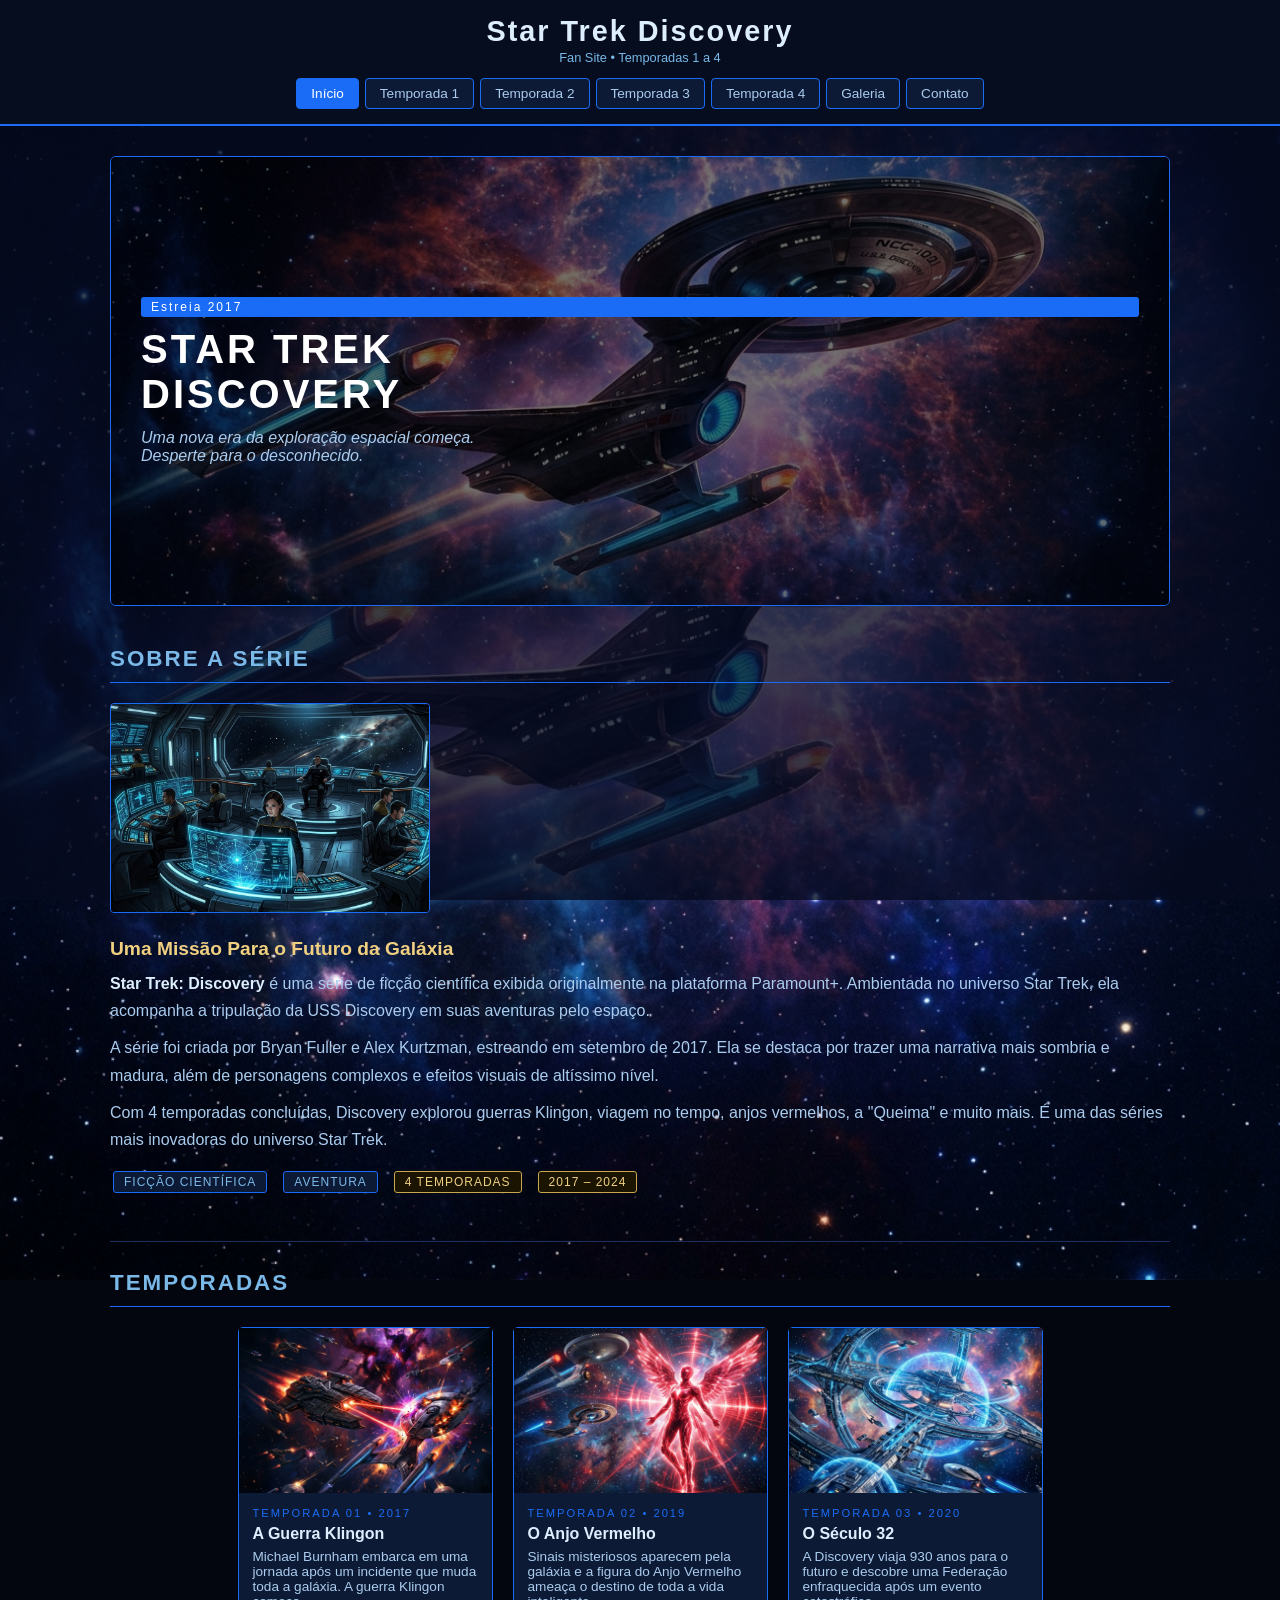
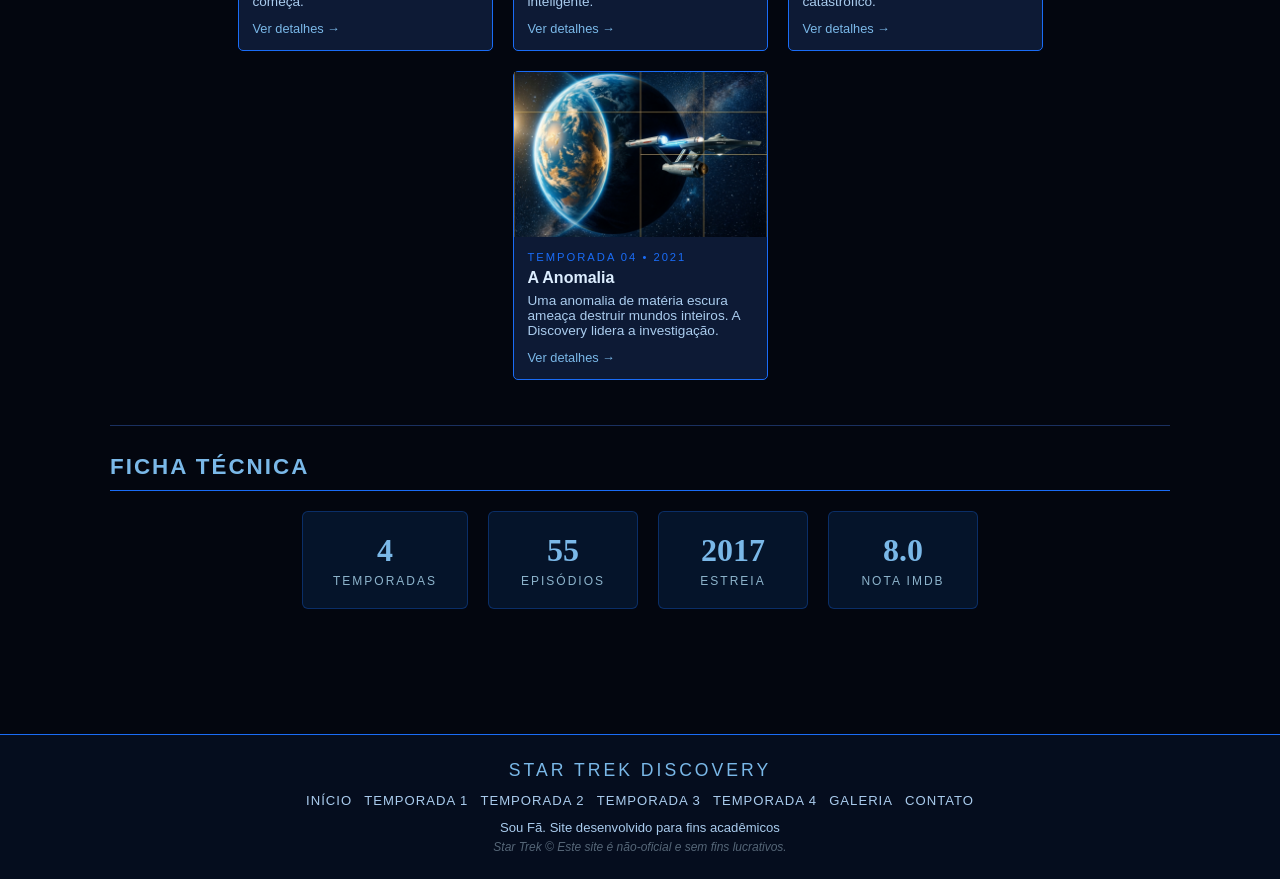
==== commit 8695a152: "Update" ====
--- a/index.html
+++ b/index.html
@@ -54,7 +54,7 @@
                 <div class="sobre-texto">
                     <h3>Uma Missão Para o Futuro da Galáxia</h3>
                     <p>
-                        <strong style="color: var(--branco);">Star Trek: Discovery</strong> é uma série de ficção científica
+                        <strong style="color: #ddeeff;">Star Trek: Discovery</strong> é uma série de ficção científica
                         exibida originalmente na plataforma Paramount+. Ambientada no universo Star Trek,
                         ela acompanha a tripulação da USS Discovery em suas aventuras pelo espaço.
                     </p>
@@ -139,20 +139,20 @@
             <h2 class="secao-titulo">Ficha Técnica</h2>
             <div style="display: flex; flex-wrap: wrap; gap: 20px; justify-content: center;">
                 <div style="background: rgba(7,30,61,0.6); border: 1px solid rgba(26,108,246,0.3); border-radius:6px; padding: 20px 30px; text-align:center; min-width:150px;">
-                    <div style="font-size:2rem; color:var(--azul-claro); font-family:var(--fonte-titulo); font-weight:bold;">4</div>
-                    <div style="font-size:0.75rem; color:var(--cinza); letter-spacing:2px; text-transform:uppercase; margin-top:5px;">Temporadas</div>
+                    <div style="font-size:2rem; color:#7ab8e8; font-family:Georgia,serif; font-weight:bold;">4</div>
+                    <div style="font-size:0.75rem; color:#8db4cc; letter-spacing:2px; text-transform:uppercase; margin-top:5px;">Temporadas</div>
                 </div>
                 <div style="background: rgba(7,30,61,0.6); border: 1px solid rgba(26,108,246,0.3); border-radius:6px; padding: 20px 30px; text-align:center; min-width:150px;">
-                    <div style="font-size:2rem; color:var(--azul-claro); font-family:var(--fonte-titulo); font-weight:bold;">55</div>
-                    <div style="font-size:0.75rem; color:var(--cinza); letter-spacing:2px; text-transform:uppercase; margin-top:5px;">Episódios</div>
+                    <div style="font-size:2rem; color:#7ab8e8; font-family:Georgia,serif; font-weight:bold;">55</div>
+                    <div style="font-size:0.75rem; color:#8db4cc; letter-spacing:2px; text-transform:uppercase; margin-top:5px;">Episódios</div>
                 </div>
                 <div style="background: rgba(7,30,61,0.6); border: 1px solid rgba(26,108,246,0.3); border-radius:6px; padding: 20px 30px; text-align:center; min-width:150px;">
-                    <div style="font-size:2rem; color:var(--azul-claro); font-family:var(--fonte-titulo); font-weight:bold;">2017</div>
-                    <div style="font-size:0.75rem; color:var(--cinza); letter-spacing:2px; text-transform:uppercase; margin-top:5px;">Estreia</div>
+                    <div style="font-size:2rem; color:#7ab8e8; font-family:Georgia,serif; font-weight:bold;">2017</div>
+                    <div style="font-size:0.75rem; color:#8db4cc; letter-spacing:2px; text-transform:uppercase; margin-top:5px;">Estreia</div>
                 </div>
                 <div style="background: rgba(7,30,61,0.6); border: 1px solid rgba(26,108,246,0.3); border-radius:6px; padding: 20px 30px; text-align:center; min-width:150px;">
-                    <div style="font-size:2rem; color:var(--azul-claro); font-family:var(--fonte-titulo); font-weight:bold;">8.0</div>
-                    <div style="font-size:0.75rem; color:var(--cinza); letter-spacing:2px; text-transform:uppercase; margin-top:5px;">Nota IMDB</div>
+                    <div style="font-size:2rem; color:#7ab8e8; font-family:Georgia,serif; font-weight:bold;">8.0</div>
+                    <div style="font-size:0.75rem; color:#8db4cc; letter-spacing:2px; text-transform:uppercase; margin-top:5px;">Nota IMDB</div>
                 </div>
             </div>
         </section>
--- a/style.css
+++ b/style.css
@@ -10,22 +10,20 @@
 }
 
 body {
-    /* overlay escuro + imagem de fundo — o gradiente garante legibilidade do texto */
+    background-color: #03060f;
     background-image:
-        linear-gradient(rgba(3, 6, 20, 0.72), rgba(3, 6, 20, 0.72)),
+        linear-gradient(rgba(5, 10, 30, 0.78), rgba(5, 10, 30, 0.78)),
         url('imagens/discovery_hero.png');
-    background-color: #03060f;
     background-size: cover;
     background-repeat: no-repeat;
     background-attachment: fixed;
     color: #ddeeff;
     font-family: Arial, sans-serif;
     font-size: 16px;
-}
-
-/* === EFEITO DE VIAGEM: posição desloca em diagonal de início → contato === */
-
-/* Início — canto SUPERIOR ESQUERDO da imagem */
+    min-height: 100vh;
+}
+
+/* Início — canto superior esquerdo */
 body.pagina-inicio {
     background-position: 0% 0%;
 }
@@ -55,7 +53,7 @@
     background-position: 83% 83%;
 }
 
-/* Contato — canto INFERIOR DIREITO da imagem */
+/* Contato — canto inferior direito */
 body.pagina-contato {
     background-position: 100% 100%;
 }
